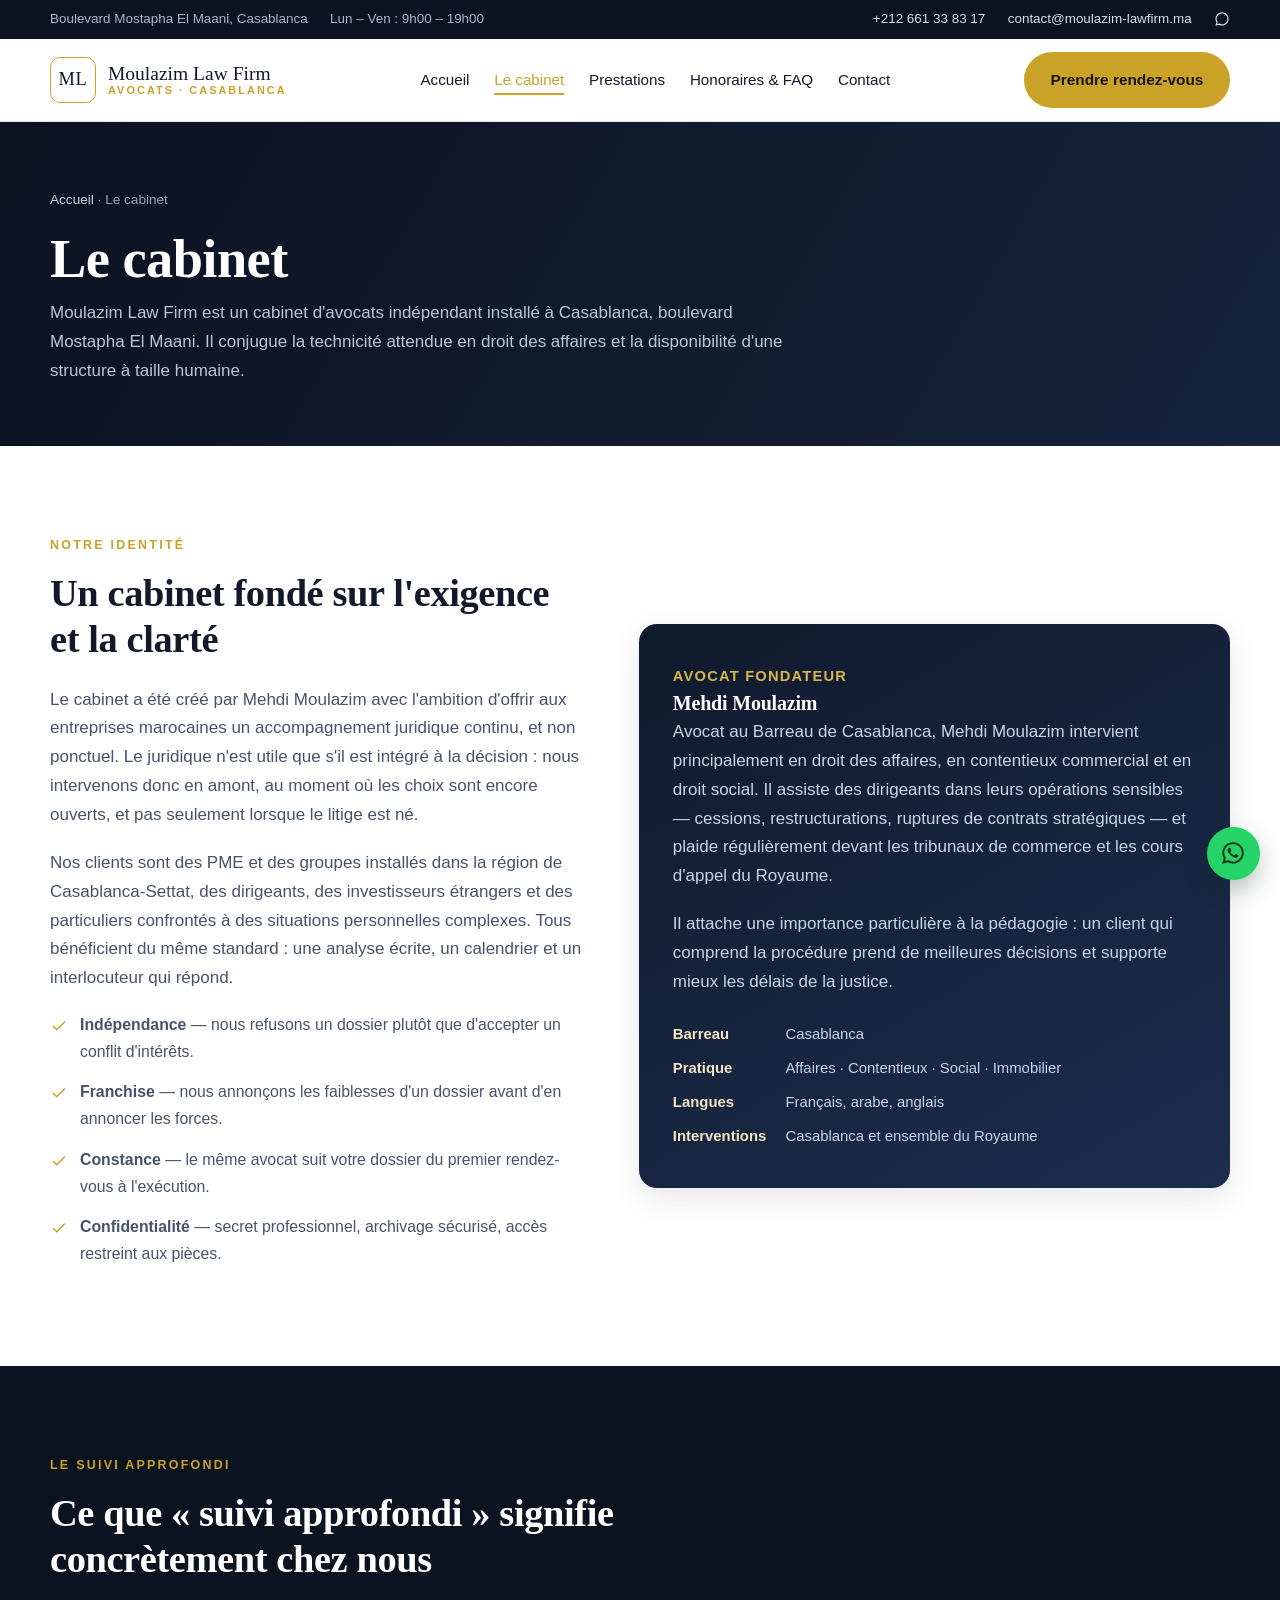
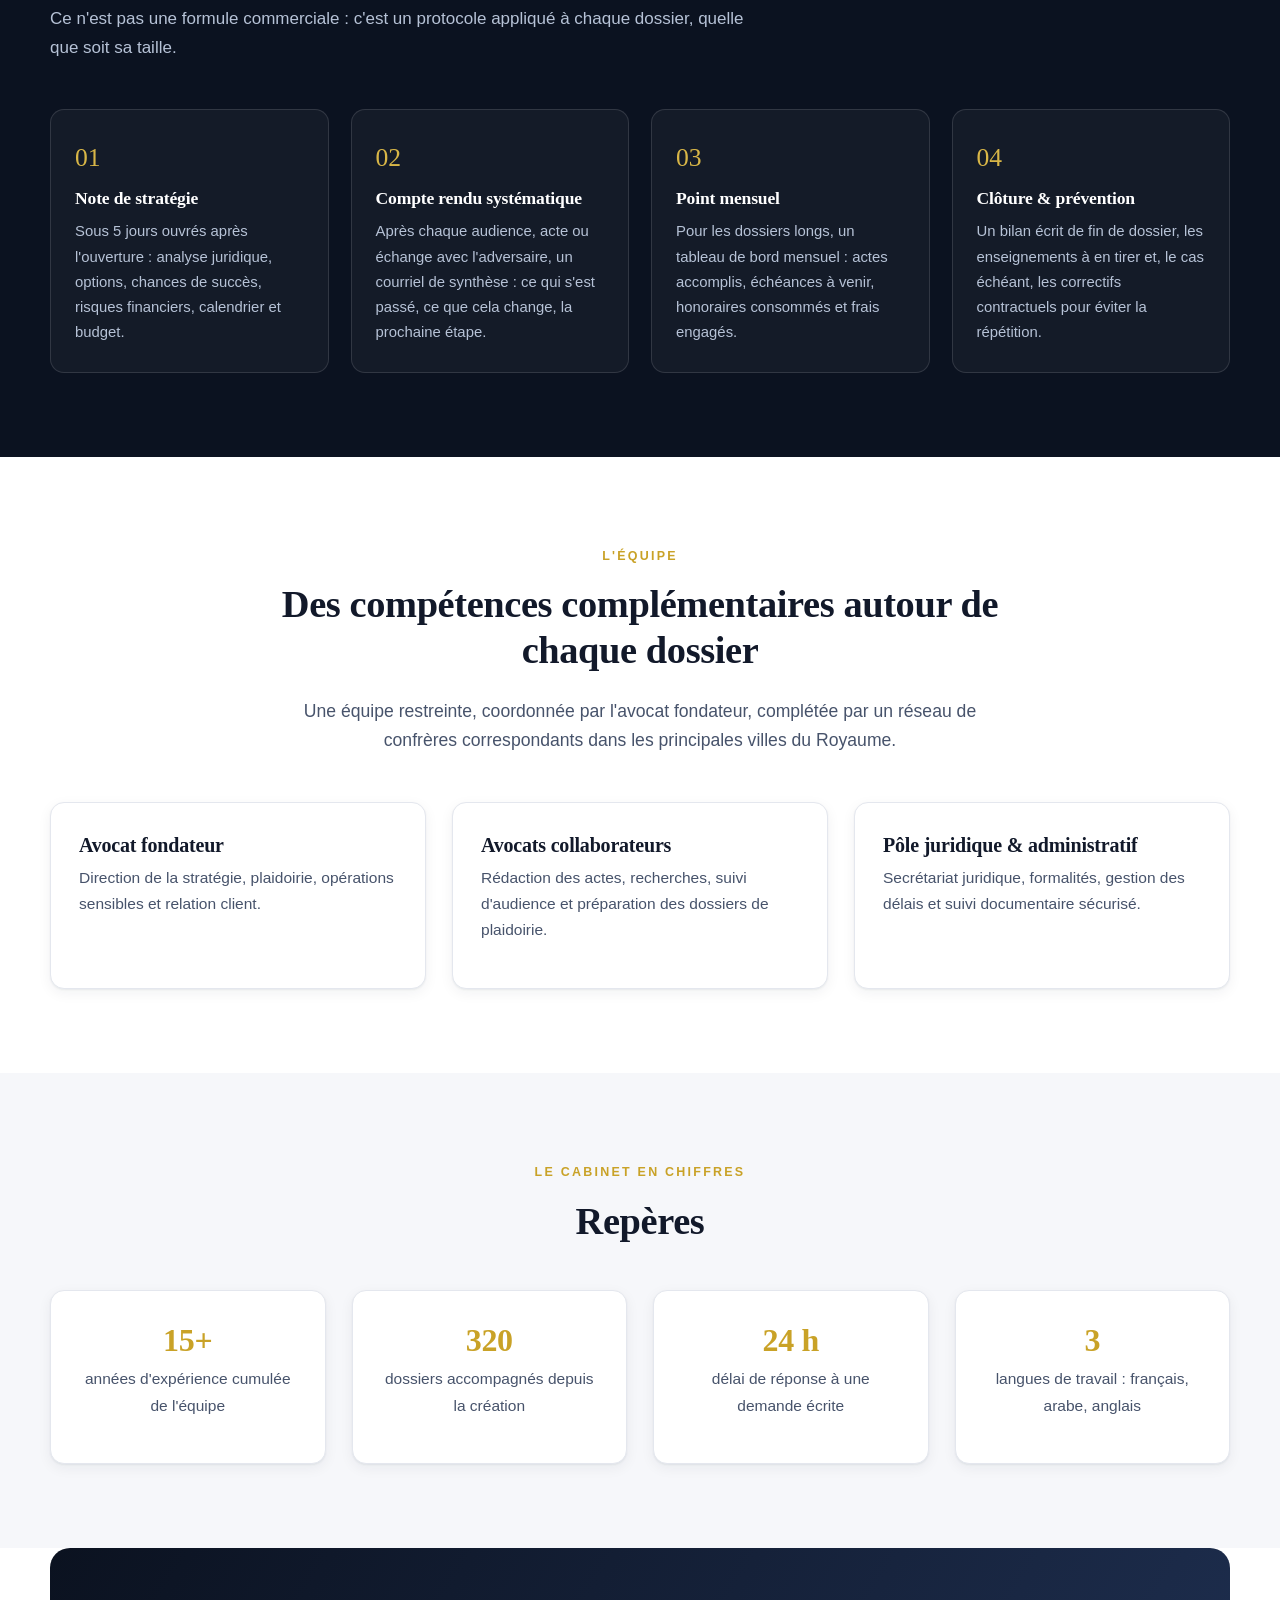
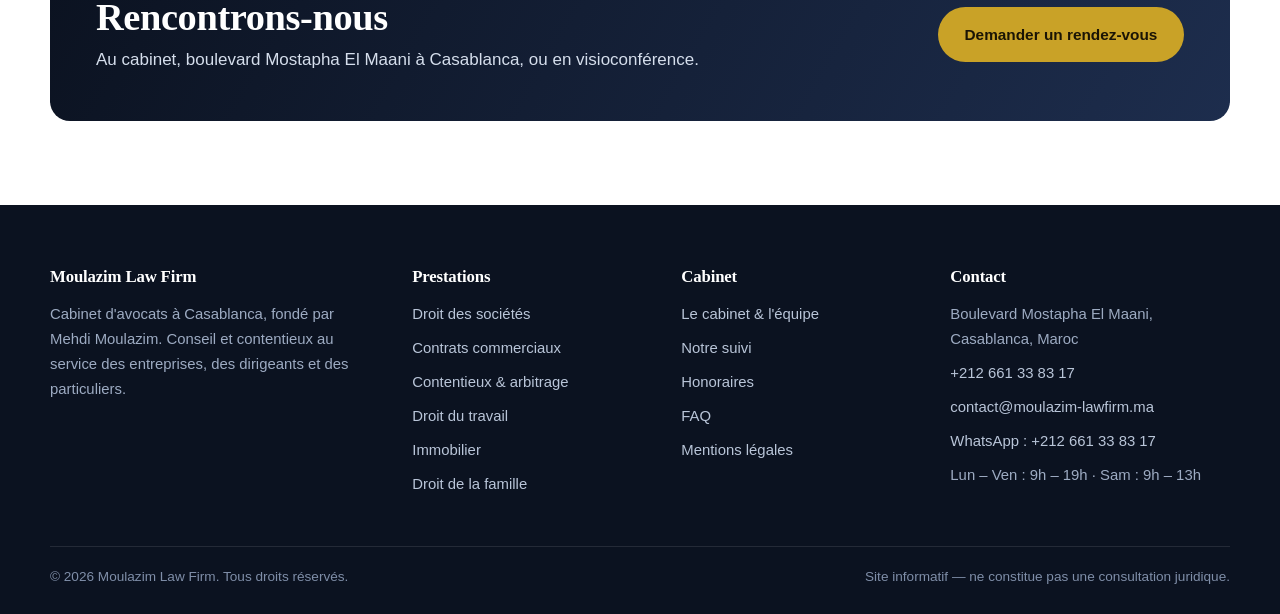
==== cabinet.html @ 59a37dbc "Retirer le titre « Me » devant Mehdi Moulazim Co-Authored-By: Devin AI <158243242+devin-ai-integrati" ====
<!DOCTYPE html>
<html lang="fr">
<head>
<meta charset="utf-8">
<meta name="viewport" content="width=device-width, initial-scale=1">
<title>Le cabinet &amp; Mehdi Moulazim — Moulazim Law Firm, Casablanca</title>
<meta name="description" content="Découvrez Moulazim Law Firm : le parcours de Mehdi Moulazim, les valeurs du cabinet, l'équipe et la méthode de suivi approfondi des dossiers, à Casablanca.">
<meta name="theme-color" content="#0b1220">
<link rel="icon" href="data:image/svg+xml,%3Csvg xmlns='http://www.w3.org/2000/svg' viewBox='0 0 64 64'%3E%3Crect width='64' height='64' rx='12' fill='%230b1220'/%3E%3Ctext x='32' y='43' font-family='Georgia,serif' font-size='30' fill='%23c9a227' text-anchor='middle'%3EM%3C/text%3E%3C/svg%3E">
<link rel="stylesheet" href="assets/css/style.css">
</head>
<body>

<div class="topbar">
  <div class="container">
    <div class="topbar-list">
      <span>Boulevard Mostapha El Maani, Casablanca</span>
      <span>Lun – Ven : 9h00 – 19h00</span>
    </div>
    <div class="topbar-list">
      <a href="tel:+212661338317">+212&nbsp;661&nbsp;33&nbsp;83&nbsp;17</a>
      <a href="mailto:contact@moulazim-lawfirm.ma">contact@moulazim-lawfirm.ma</a>
      <a class="topbar-wa" href="https://wa.me/212661338317" target="_blank" rel="noopener" aria-label="WhatsApp du cabinet"><svg width="16" height="16" viewBox="0 0 24 24" fill="currentColor" aria-hidden="true"><path d="M12.04 2C6.6 2 2.2 6.4 2.2 11.84c0 1.86.5 3.6 1.36 5.1L2 22l5.2-1.52a9.8 9.8 0 0 0 4.84 1.26h.01c5.43 0 9.83-4.4 9.83-9.84C21.88 6.4 17.48 2 12.04 2Zm0 17.9h-.01a8.1 8.1 0 0 1-4.13-1.13l-.3-.18-3.08.9.82-3-.2-.31a8.06 8.06 0 0 1-1.24-4.34c0-4.5 3.66-8.16 8.16-8.16 2.18 0 4.23.85 5.77 2.4a8.1 8.1 0 0 1 2.39 5.77c0 4.5-3.67 8.16-8.18 8.16Z"/></svg></a>
    </div>
  </div>
</div>

<header class="site-header">
  <div class="container">
    <nav class="nav" aria-label="Navigation principale">
      <a class="brand" href="index.html">
        <span class="brand__mark">ML</span>
        <span class="brand__name">Moulazim Law Firm
          <span class="brand__tag">Avocats · Casablanca</span>
        </span>
      </a>
      <ul class="nav-links">
        <li><a href="index.html">Accueil</a></li>
        <li><a href="cabinet.html">Le cabinet</a></li>
        <li><a href="prestations.html">Prestations</a></li>
        <li><a href="honoraires.html">Honoraires &amp; FAQ</a></li>
        <li><a href="contact.html">Contact</a></li>
      </ul>
      <div class="nav-cta">
        <a class="btn btn--gold" href="contact.html">Prendre rendez-vous</a>
        <button class="nav-toggle" type="button" aria-label="Ouvrir le menu" aria-expanded="false"><span></span></button>
      </div>
    </nav>
  </div>
</header>

<main>
  <section class="page-hero">
    <div class="container">
      <div class="crumbs"><a href="index.html">Accueil</a> · Le cabinet</div>
      <h1>Le cabinet</h1>
      <p>Moulazim Law Firm est un cabinet d'avocats indépendant installé à Casablanca, boulevard Mostapha El Maani. Il conjugue la technicité attendue en droit des affaires et la disponibilité d'une structure à taille humaine.</p>
    </div>
  </section>

  <section class="section">
    <div class="container split">
      <div class="reveal">
        <span class="eyebrow">Notre identité</span>
        <h2>Un cabinet fondé sur l'exigence et la clarté</h2>
        <p>Le cabinet a été créé par Mehdi Moulazim avec l'ambition d'offrir aux entreprises marocaines un accompagnement juridique continu, et non ponctuel. Le juridique n'est utile que s'il est intégré à la décision : nous intervenons donc en amont, au moment où les choix sont encore ouverts, et pas seulement lorsque le litige est né.</p>
        <p>Nos clients sont des PME et des groupes installés dans la région de Casablanca-Settat, des dirigeants, des investisseurs étrangers et des particuliers confrontés à des situations personnelles complexes. Tous bénéficient du même standard : une analyse écrite, un calendrier et un interlocuteur qui répond.</p>
        <ul class="checklist">
          <li><svg width="18" height="18" viewBox="0 0 24 24" fill="none" stroke="#c9a227" stroke-width="2" aria-hidden="true"><path d="M20 6 9 17l-5-5"/></svg><span><strong>Indépendance</strong> — nous refusons un dossier plutôt que d'accepter un conflit d'intérêts.</span></li>
          <li><svg width="18" height="18" viewBox="0 0 24 24" fill="none" stroke="#c9a227" stroke-width="2" aria-hidden="true"><path d="M20 6 9 17l-5-5"/></svg><span><strong>Franchise</strong> — nous annonçons les faiblesses d'un dossier avant d'en annoncer les forces.</span></li>
          <li><svg width="18" height="18" viewBox="0 0 24 24" fill="none" stroke="#c9a227" stroke-width="2" aria-hidden="true"><path d="M20 6 9 17l-5-5"/></svg><span><strong>Constance</strong> — le même avocat suit votre dossier du premier rendez-vous à l'exécution.</span></li>
          <li><svg width="18" height="18" viewBox="0 0 24 24" fill="none" stroke="#c9a227" stroke-width="2" aria-hidden="true"><path d="M20 6 9 17l-5-5"/></svg><span><strong>Confidentialité</strong> — secret professionnel, archivage sécurisé, accès restreint aux pièces.</span></li>
        </ul>
      </div>
      <div class="portrait reveal">
        <span class="role">Avocat fondateur</span>
        <h3>Mehdi Moulazim</h3>
        <p>Avocat au Barreau de Casablanca, Mehdi Moulazim intervient principalement en droit des affaires, en contentieux commercial et en droit social. Il assiste des dirigeants dans leurs opérations sensibles — cessions, restructurations, ruptures de contrats stratégiques — et plaide régulièrement devant les tribunaux de commerce et les cours d'appel du Royaume.</p>
        <p>Il attache une importance particulière à la pédagogie : un client qui comprend la procédure prend de meilleures décisions et supporte mieux les délais de la justice.</p>
        <dl>
          <dt>Barreau</dt><dd>Casablanca</dd>
          <dt>Pratique</dt><dd>Affaires · Contentieux · Social · Immobilier</dd>
          <dt>Langues</dt><dd>Français, arabe, anglais</dd>
          <dt>Interventions</dt><dd>Casablanca et ensemble du Royaume</dd>
        </dl>
      </div>
    </div>
  </section>

  <section class="section section--dark" id="suivi">
    <div class="container">
      <div class="section-head reveal">
        <span class="eyebrow">Le suivi approfondi</span>
        <h2>Ce que « suivi approfondi » signifie concrètement chez nous</h2>
        <p>Ce n'est pas une formule commerciale : c'est un protocole appliqué à chaque dossier, quelle que soit sa taille.</p>
      </div>
      <div class="steps">
        <div class="step reveal">
          <h3>Note de stratégie</h3>
          <p>Sous 5 jours ouvrés après l'ouverture : analyse juridique, options, chances de succès, risques financiers, calendrier et budget.</p>
        </div>
        <div class="step reveal">
          <h3>Compte rendu systématique</h3>
          <p>Après chaque audience, acte ou échange avec l'adversaire, un courriel de synthèse : ce qui s'est passé, ce que cela change, la prochaine étape.</p>
        </div>
        <div class="step reveal">
          <h3>Point mensuel</h3>
          <p>Pour les dossiers longs, un tableau de bord mensuel : actes accomplis, échéances à venir, honoraires consommés et frais engagés.</p>
        </div>
        <div class="step reveal">
          <h3>Clôture &amp; prévention</h3>
          <p>Un bilan écrit de fin de dossier, les enseignements à en tirer et, le cas échéant, les correctifs contractuels pour éviter la répétition.</p>
        </div>
      </div>
    </div>
  </section>

  <section class="section">
    <div class="container">
      <div class="section-head center reveal">
        <span class="eyebrow">L'équipe</span>
        <h2>Des compétences complémentaires autour de chaque dossier</h2>
        <p class="lead">Une équipe restreinte, coordonnée par l'avocat fondateur, complétée par un réseau de confrères correspondants dans les principales villes du Royaume.</p>
      </div>
      <div class="grid grid--3">
        <div class="card reveal">
          <h3>Avocat fondateur</h3>
          <p>Direction de la stratégie, plaidoirie, opérations sensibles et relation client.</p>
        </div>
        <div class="card reveal">
          <h3>Avocats collaborateurs</h3>
          <p>Rédaction des actes, recherches, suivi d'audience et préparation des dossiers de plaidoirie.</p>
        </div>
        <div class="card reveal">
          <h3>Pôle juridique &amp; administratif</h3>
          <p>Secrétariat juridique, formalités, gestion des délais et suivi documentaire sécurisé.</p>
        </div>
      </div>
    </div>
  </section>

  <section class="section section--soft">
    <div class="container">
      <div class="section-head center reveal">
        <span class="eyebrow">Le cabinet en chiffres</span>
        <h2>Repères</h2>
      </div>
      <div class="grid grid--4">
        <div class="card card--stat reveal"><h3 class="stat">15+</h3><p>années d'expérience cumulée de l'équipe</p></div>
        <div class="card card--stat reveal"><h3 class="stat">320</h3><p>dossiers accompagnés depuis la création</p></div>
        <div class="card card--stat reveal"><h3 class="stat">24 h</h3><p>délai de réponse à une demande écrite</p></div>
        <div class="card card--stat reveal"><h3 class="stat">3</h3><p>langues de travail : français, arabe, anglais</p></div>
      </div>
    </div>
  </section>

  <section class="section pt-0">
    <div class="container">
      <div class="cta-band reveal">
        <div>
          <h2>Rencontrons-nous</h2>
          <p>Au cabinet, boulevard Mostapha El Maani à Casablanca, ou en visioconférence.</p>
        </div>
        <a class="btn btn--gold" href="contact.html">Demander un rendez-vous</a>
      </div>
    </div>
  </section>
</main>

<footer class="site-footer">
  <div class="container">
    <div class="footer-grid">
      <div>
        <h4>Moulazim Law Firm</h4>
        <p>Cabinet d'avocats à Casablanca, fondé par Mehdi Moulazim. Conseil et contentieux au service des entreprises, des dirigeants et des particuliers.</p>
      </div>
      <div>
        <h4>Prestations</h4>
        <ul>
          <li><a href="prestations.html#corporate">Droit des sociétés</a></li>
          <li><a href="prestations.html#contrats">Contrats commerciaux</a></li>
          <li><a href="prestations.html#contentieux">Contentieux &amp; arbitrage</a></li>
          <li><a href="prestations.html#social">Droit du travail</a></li>
          <li><a href="prestations.html#immobilier">Immobilier</a></li>
          <li><a href="prestations.html#famille">Droit de la famille</a></li>
        </ul>
      </div>
      <div>
        <h4>Cabinet</h4>
        <ul>
          <li><a href="cabinet.html">Le cabinet &amp; l'équipe</a></li>
          <li><a href="cabinet.html#suivi">Notre suivi</a></li>
          <li><a href="honoraires.html">Honoraires</a></li>
          <li><a href="honoraires.html#faq">FAQ</a></li>
          <li><a href="mentions-legales.html">Mentions légales</a></li>
        </ul>
      </div>
      <div>
        <h4>Contact</h4>
        <ul>
          <li>Boulevard Mostapha El Maani, Casablanca, Maroc</li>
          <li><a href="tel:+212661338317">+212&nbsp;661&nbsp;33&nbsp;83&nbsp;17</a></li>
          <li><a href="mailto:contact@moulazim-lawfirm.ma">contact@moulazim-lawfirm.ma</a></li>
          <li><a href="https://wa.me/212661338317" target="_blank" rel="noopener">WhatsApp : +212&nbsp;661&nbsp;33&nbsp;83&nbsp;17</a></li>
          <li>Lun – Ven : 9h – 19h · Sam : 9h – 13h</li>
        </ul>
      </div>
    </div>
    <div class="footer-bottom">
      <span>© <span data-year>2025</span> Moulazim Law Firm. Tous droits réservés.</span>
      <span>Site informatif — ne constitue pas une consultation juridique.</span>
    </div>
  </div>
</footer>

<a class="wa-float" href="https://wa.me/212661338317" target="_blank" rel="noopener" aria-label="Contacter le cabinet sur WhatsApp">
  <svg width="20" height="20" viewBox="0 0 24 24" fill="currentColor" aria-hidden="true"><path d="M12.04 2C6.6 2 2.2 6.4 2.2 11.84c0 1.86.5 3.6 1.36 5.1L2 22l5.2-1.52a9.8 9.8 0 0 0 4.84 1.26h.01c5.43 0 9.83-4.4 9.83-9.84C21.88 6.4 17.48 2 12.04 2Zm0 17.9h-.01a8.1 8.1 0 0 1-4.13-1.13l-.3-.18-3.08.9.82-3-.2-.31a8.06 8.06 0 0 1-1.24-4.34c0-4.5 3.66-8.16 8.16-8.16 2.18 0 4.23.85 5.77 2.4a8.1 8.1 0 0 1 2.39 5.77c0 4.5-3.67 8.16-8.18 8.16Zm4.48-6.1c-.24-.13-1.45-.72-1.68-.8-.22-.08-.39-.12-.55.12-.16.25-.63.8-.77.97-.14.16-.28.18-.52.06-.25-.12-1.04-.38-1.97-1.22-.73-.65-1.22-1.45-1.36-1.7-.14-.24-.02-.37.1-.5.11-.1.25-.28.37-.42.12-.14.16-.24.24-.4.08-.17.04-.31-.02-.43-.06-.12-.55-1.33-.76-1.82-.2-.48-.4-.41-.55-.42h-.47c-.16 0-.43.06-.65.3-.22.25-.85.84-.85 2.04s.87 2.37 1 2.53c.12.16 1.71 2.6 4.15 3.65.58.25 1.03.4 1.38.51.58.19 1.11.16 1.53.1.47-.07 1.45-.59 1.65-1.17.2-.57.2-1.06.14-1.16-.06-.1-.22-.16-.46-.28Z"/></svg>
</a>

<script src="assets/js/main.js"></script>
</body>
</html>
---- assets/css/style.css ----
/* Moulazim Law Firm — feuille de style principale */

:root {
  --navy-900: #0b1220;
  --navy-800: #101a2e;
  --navy-700: #16233d;
  --navy-600: #1d2d4d;
  --gold-500: #c9a227;
  --gold-400: #d8b647;
  --gold-100: #f3e7c4;
  --ink: #12192a;
  --body: #47536b;
  --line: #e4e7ee;
  --bg: #ffffff;
  --bg-soft: #f6f7fa;
  --radius: 14px;
  --shadow-sm: 0 1px 2px rgba(16, 26, 46, .06), 0 4px 14px rgba(16, 26, 46, .06);
  --shadow-md: 0 10px 30px rgba(16, 26, 46, .10);
  --max: 1180px;
  --serif: "Iowan Old Style", "Palatino Linotype", Palatino, Georgia, "Times New Roman", serif;
  --sans: -apple-system, BlinkMacSystemFont, "Segoe UI", Roboto, "Helvetica Neue", Arial, sans-serif;
}

* { box-sizing: border-box; }

html { scroll-behavior: smooth; }

body {
  margin: 0;
  font-family: var(--sans);
  color: var(--body);
  background: var(--bg);
  font-size: 17px;
  line-height: 1.7;
  -webkit-font-smoothing: antialiased;
}

h1, h2, h3, h4 {
  font-family: var(--serif);
  color: var(--ink);
  line-height: 1.2;
  margin: 0 0 .6em;
  font-weight: 600;
  letter-spacing: -.01em;
}

h1 { font-size: clamp(2.1rem, 4.6vw, 3.4rem); }
h2 { font-size: clamp(1.7rem, 3.2vw, 2.4rem); }
h3 { font-size: 1.25rem; }

p { margin: 0 0 1.1em; }

a { color: var(--navy-700); text-decoration: none; }
a:hover { color: var(--gold-500); }

img { max-width: 100%; display: block; }

.container { width: min(100% - 2.5rem, var(--max)); margin-inline: auto; }

.section { padding: 84px 0; }
.section--soft { background: var(--bg-soft); }
.section--dark { background: var(--navy-900); color: #c6cfe0; }
.section--dark h2, .section--dark h3 { color: #fff; }

.eyebrow {
  display: inline-block;
  font-size: .78rem;
  letter-spacing: .18em;
  text-transform: uppercase;
  color: var(--gold-500);
  font-weight: 700;
  margin-bottom: .9rem;
}

.section-head { max-width: 720px; margin-bottom: 46px; }
.section-head.center { margin-inline: auto; text-align: center; }
.lead { font-size: 1.1rem; color: var(--body); }

/* ---------- Boutons ---------- */
.btn {
  display: inline-flex;
  align-items: center;
  gap: .55rem;
  padding: .85rem 1.6rem;
  border-radius: 999px;
  font-weight: 600;
  font-size: .96rem;
  border: 1px solid transparent;
  cursor: pointer;
  transition: transform .15s ease, background .2s ease, color .2s ease, border-color .2s ease;
}
.btn:hover { transform: translateY(-2px); }
.btn--gold { background: var(--gold-500); color: #1a1405; }
.btn--gold:hover { background: var(--gold-400); color: #1a1405; }
.btn--navy { background: var(--navy-800); color: #fff; }
.btn--navy:hover { background: var(--navy-600); color: #fff; }
.btn--ghost { border-color: rgba(255,255,255,.35); color: #fff; }
.btn--ghost:hover { border-color: var(--gold-400); color: var(--gold-400); }
.btn--outline { border-color: var(--line); color: var(--ink); background: #fff; }
.btn--outline:hover { border-color: var(--gold-500); color: var(--gold-500); }

/* ---------- En-tête ---------- */
.topbar {
  background: var(--navy-900);
  color: #a9b6cc;
  font-size: .84rem;
}
.topbar .container {
  display: flex;
  justify-content: space-between;
  gap: 1rem;
  padding: .5rem 0;
  flex-wrap: wrap;
}
.topbar a { color: #d7dfec; }
.topbar a:hover { color: var(--gold-400); }
.topbar-list { display: flex; gap: 1.4rem; flex-wrap: wrap; }

.site-header {
  position: sticky;
  top: 0;
  z-index: 50;
  background: rgba(255, 255, 255, .94);
  backdrop-filter: blur(10px);
  border-bottom: 1px solid var(--line);
}
.site-header.is-scrolled { box-shadow: var(--shadow-sm); }
.nav {
  display: flex;
  align-items: center;
  justify-content: space-between;
  gap: 1.5rem;
  padding: .85rem 0;
}
.brand { display: flex; align-items: center; gap: .75rem; }
.brand__mark {
  width: 46px; height: 46px;
  display: grid; place-items: center;
  border: 1.5px solid var(--gold-500);
  border-radius: 10px;
  font-family: var(--serif);
  font-size: 1.15rem;
  color: var(--navy-800);
  letter-spacing: .04em;
}
.brand__name {
  font-family: var(--serif);
  font-size: 1.22rem;
  color: var(--ink);
  line-height: 1.1;
}
.brand__tag {
  display: block;
  font-family: var(--sans);
  font-size: .68rem;
  letter-spacing: .19em;
  text-transform: uppercase;
  color: var(--gold-500);
  font-weight: 700;
}

.nav-links { display: flex; align-items: center; gap: 1.55rem; list-style: none; margin: 0; padding: 0; }
.nav-links a {
  font-size: .95rem;
  font-weight: 500;
  color: var(--ink);
  padding: .35rem 0;
  border-bottom: 2px solid transparent;
}
.nav-links a:hover, .nav-links a.is-active { color: var(--gold-500); border-color: var(--gold-500); }

.nav-cta { display: flex; align-items: center; gap: .8rem; }

.nav-toggle {
  display: none;
  width: 46px; height: 42px;
  border: 1px solid var(--line);
  border-radius: 10px;
  background: #fff;
  cursor: pointer;
  padding: 0;
}
.nav-toggle span, .nav-toggle span::before, .nav-toggle span::after {
  display: block;
  width: 20px; height: 2px;
  background: var(--ink);
  margin-inline: auto;
  position: relative;
  transition: transform .2s ease, opacity .2s ease;
}
.nav-toggle span::before, .nav-toggle span::after { content: ""; position: absolute; }
.nav-toggle span::before { top: -6px; }
.nav-toggle span::after { top: 6px; }
.nav-toggle[aria-expanded="true"] span { background: transparent; }
.nav-toggle[aria-expanded="true"] span::before { transform: translateY(6px) rotate(45deg); }
.nav-toggle[aria-expanded="true"] span::after { transform: translateY(-6px) rotate(-45deg); }

/* ---------- Hero ---------- */
.hero {
  position: relative;
  background:
    linear-gradient(115deg, rgba(11,18,32,.94) 0%, rgba(16,26,46,.86) 55%, rgba(29,45,77,.78) 100%),
    radial-gradient(1200px 600px at 80% -10%, rgba(201,162,39,.28), transparent 60%),
    var(--navy-900);
  color: #cfd8e8;
  overflow: hidden;
}
.hero::after {
  content: "";
  position: absolute;
  inset: 0;
  background-image:
    linear-gradient(rgba(255,255,255,.035) 1px, transparent 1px),
    linear-gradient(90deg, rgba(255,255,255,.035) 1px, transparent 1px);
  background-size: 64px 64px;
  pointer-events: none;
}
.hero .container { position: relative; z-index: 1; }
.hero-grid {
  display: grid;
  grid-template-columns: 1.15fr .85fr;
  gap: 56px;
  align-items: center;
  padding: 96px 0 88px;
}
.hero h1 { color: #fff; }
.hero h1 em { color: var(--gold-400); font-style: normal; }
.hero p.lead { color: #c2cddf; font-size: 1.13rem; max-width: 40rem; }
.hero-actions { display: flex; gap: .9rem; flex-wrap: wrap; margin: 1.8rem 0 2.2rem; }
.hero-facts { display: flex; gap: 2.4rem; flex-wrap: wrap; border-top: 1px solid rgba(255,255,255,.14); padding-top: 1.6rem; }
.fact strong { display: block; font-family: var(--serif); font-size: 1.9rem; color: var(--gold-400); }
.fact span { font-size: .87rem; color: #a9b6cc; }

.hero-card {
  background: rgba(255,255,255,.06);
  border: 1px solid rgba(255,255,255,.14);
  border-radius: 18px;
  padding: 30px;
  backdrop-filter: blur(6px);
}
.hero-card h3 { color: #fff; margin-bottom: .3rem; }
.hero-card p { color: #b6c2d6; font-size: .95rem; }
.hero-card ul { list-style: none; margin: 1.2rem 0 1.4rem; padding: 0; }
.hero-card li {
  display: flex; gap: .7rem; align-items: flex-start;
  padding: .55rem 0;
  border-bottom: 1px dashed rgba(255,255,255,.13);
  font-size: .95rem;
  color: #d3dcea;
}
.hero-card li:last-child { border-bottom: 0; }
.hero-card li svg { flex: none; margin-top: .25rem; }

/* ---------- Bandeau de confiance ---------- */
.trust {
  background: var(--navy-800);
  color: #9fb0c9;
  padding: 18px 0;
  border-top: 1px solid rgba(255,255,255,.08);
}
.trust .container { display: flex; flex-wrap: wrap; gap: 1.2rem 2.6rem; justify-content: center; font-size: .88rem; letter-spacing: .04em; }
.trust span { display: inline-flex; align-items: center; gap: .5rem; }

/* ---------- Grilles / cartes ---------- */
.grid { display: grid; gap: 26px; }
.grid--2 { grid-template-columns: repeat(2, 1fr); }
.grid--3 { grid-template-columns: repeat(3, 1fr); }
.grid--4 { grid-template-columns: repeat(4, 1fr); }

.card {
  background: #fff;
  border: 1px solid var(--line);
  border-radius: var(--radius);
  padding: 30px 28px;
  box-shadow: var(--shadow-sm);
  transition: transform .18s ease, box-shadow .18s ease, border-color .18s ease;
  height: 100%;
}
.card:hover { transform: translateY(-4px); box-shadow: var(--shadow-md); border-color: #d6dbe6; }
.card h3 { margin-bottom: .45rem; }
.card p { font-size: .97rem; margin-bottom: .9rem; }
.card ul { margin: 0 0 1rem; padding-left: 1.1rem; font-size: .93rem; }
.card ul li { margin-bottom: .3rem; }
.card__icon {
  width: 50px; height: 50px;
  border-radius: 12px;
  display: grid; place-items: center;
  background: linear-gradient(140deg, var(--gold-100), #fff);
  border: 1px solid #ecdfb8;
  margin-bottom: 1.1rem;
}
.card__link { font-weight: 600; font-size: .92rem; color: var(--gold-500); display: inline-flex; gap: .4rem; align-items: center; }
.card__link:hover { gap: .65rem; }

/* ---------- Étapes / méthode ---------- */
.steps { counter-reset: step; display: grid; gap: 22px; grid-template-columns: repeat(4, 1fr); }
.step {
  background: rgba(255,255,255,.04);
  border: 1px solid rgba(255,255,255,.12);
  border-radius: var(--radius);
  padding: 26px 24px;
}
.step::before {
  counter-increment: step;
  content: "0" counter(step);
  font-family: var(--serif);
  font-size: 1.6rem;
  color: var(--gold-400);
  display: block;
  margin-bottom: .5rem;
}
.step h3 { font-size: 1.1rem; }
.step p { font-size: .93rem; margin: 0; color: #b3c0d4; }

/* ---------- Split ---------- */
.split { display: grid; grid-template-columns: .95fr 1.05fr; gap: 54px; align-items: center; }
.portrait {
  border-radius: 18px;
  background: linear-gradient(150deg, var(--navy-800), var(--navy-600));
  color: #fff;
  padding: 38px 34px;
  box-shadow: var(--shadow-md);
}
.portrait h3 { color: #fff; margin-bottom: .2rem; }
.portrait .role { color: var(--gold-400); font-size: .92rem; letter-spacing: .08em; text-transform: uppercase; font-weight: 600; }
.portrait dl { display: grid; grid-template-columns: auto 1fr; gap: .55rem 1.2rem; margin: 1.6rem 0 0; font-size: .93rem; color: #c9d4e5; }
.portrait dt { color: var(--gold-100); font-weight: 600; }
.portrait dd { margin: 0; }

.checklist { list-style: none; margin: 0; padding: 0; }
.checklist li { display: flex; gap: .75rem; align-items: flex-start; margin-bottom: .85rem; font-size: .99rem; }
.checklist svg { flex: none; margin-top: .3rem; }

/* ---------- Tableau ---------- */
.table-wrap { overflow-x: auto; border: 1px solid var(--line); border-radius: var(--radius); background: #fff; }
table { width: 100%; border-collapse: collapse; min-width: 620px; }
th, td { padding: 16px 20px; text-align: left; border-bottom: 1px solid var(--line); font-size: .95rem; }
th { background: var(--bg-soft); font-family: var(--serif); color: var(--ink); font-size: 1rem; }
tbody tr:last-child td { border-bottom: 0; }

/* ---------- Accordéon FAQ ---------- */
.accordion { border: 1px solid var(--line); border-radius: var(--radius); overflow: hidden; background: #fff; }
.acc-item + .acc-item { border-top: 1px solid var(--line); }
.acc-btn {
  width: 100%;
  display: flex; justify-content: space-between; align-items: center; gap: 1rem;
  background: none; border: 0; cursor: pointer;
  padding: 20px 24px;
  font-family: var(--serif); font-size: 1.06rem; color: var(--ink);
  text-align: left;
}
.acc-btn:hover { color: var(--gold-500); }
.acc-btn .chev { transition: transform .2s ease; flex: none; }
.acc-btn[aria-expanded="true"] .chev { transform: rotate(180deg); }
.acc-panel { display: none; padding: 0 24px 22px; font-size: .96rem; }
.acc-panel.is-open { display: block; }

/* ---------- Témoignages ---------- */
.quote {
  background: #fff;
  border: 1px solid var(--line);
  border-left: 3px solid var(--gold-500);
  border-radius: 12px;
  padding: 26px 28px;
  box-shadow: var(--shadow-sm);
  height: 100%;
}
.quote p { font-family: var(--serif); font-size: 1.05rem; color: var(--ink); }
.quote footer { font-size: .87rem; color: var(--body); }

/* ---------- CTA ---------- */
.cta-band {
  background: linear-gradient(120deg, var(--navy-900), var(--navy-600));
  color: #d5deec;
  border-radius: 20px;
  padding: 46px 46px;
  display: flex; justify-content: space-between; align-items: center; gap: 2rem; flex-wrap: wrap;
}
.cta-band h2 { color: #fff; margin-bottom: .35rem; }
.cta-band p { margin: 0; }

/* ---------- Formulaire ---------- */
.form-card { background: #fff; border: 1px solid var(--line); border-radius: var(--radius); padding: 32px; box-shadow: var(--shadow-sm); }
.field { margin-bottom: 18px; }
.field label { display: block; font-size: .9rem; font-weight: 600; color: var(--ink); margin-bottom: .4rem; }
.field input, .field select, .field textarea {
  width: 100%;
  padding: .8rem .95rem;
  border: 1px solid var(--line);
  border-radius: 10px;
  font: inherit;
  font-size: .96rem;
  color: var(--ink);
  background: #fff;
}
.field input:focus, .field select:focus, .field textarea:focus {
  outline: none;
  border-color: var(--gold-500);
  box-shadow: 0 0 0 3px rgba(201,162,39,.15);
}
.field textarea { min-height: 140px; resize: vertical; }
.field .error { color: #b42318; font-size: .84rem; margin-top: .3rem; display: none; }
.field.has-error input, .field.has-error select, .field.has-error textarea { border-color: #b42318; }
.field.has-error .error { display: block; }
.field-row { display: grid; grid-template-columns: 1fr 1fr; gap: 18px; }
.consent { display: flex; gap: .6rem; align-items: flex-start; font-size: .88rem; }
.consent input { width: auto; margin-top: .25rem; }
.form-status { display: none; margin-top: 1rem; padding: .9rem 1.1rem; border-radius: 10px; font-size: .93rem; }
.form-status.is-visible { display: block; }
.form-status.ok { background: #ecfdf3; color: #05603a; border: 1px solid #abefc6; }

.info-list { list-style: none; margin: 0; padding: 0; }
.info-list li { display: flex; gap: .9rem; align-items: flex-start; padding: 14px 0; border-bottom: 1px solid var(--line); }
.info-list li:last-child { border-bottom: 0; }
.info-list strong { display: block; color: var(--ink); font-size: .95rem; }
.info-list span, .info-list a { font-size: .95rem; }

.map-frame { border: 0; width: 100%; height: 340px; border-radius: var(--radius); }

/* ---------- Fil d'Ariane / page hero ---------- */
.page-hero {
  background: linear-gradient(120deg, var(--navy-900) 0%, var(--navy-700) 100%);
  color: #c6cfe0;
  padding: 66px 0 60px;
}
.page-hero h1 { color: #fff; margin-bottom: .4rem; }
.page-hero p { max-width: 46rem; margin: 0; color: #b9c5d8; }
.crumbs { font-size: .85rem; color: #93a3bd; margin-bottom: 1rem; }
.crumbs a { color: #cbd6e6; }
.crumbs a:hover { color: var(--gold-400); }

/* ---------- Ancres de service ---------- */
.service-block { scroll-margin-top: 120px; }
.service-block + .service-block { margin-top: 46px; padding-top: 46px; border-top: 1px solid var(--line); }
.tag {
  display: inline-block;
  font-size: .78rem;
  padding: .25rem .7rem;
  border-radius: 999px;
  background: var(--gold-100);
  color: #6b530a;
  font-weight: 600;
  margin: 0 .4rem .4rem 0;
}

/* ---------- Pied de page ---------- */
.site-footer { background: var(--navy-900); color: #9dabc2; padding: 62px 0 26px; font-size: .93rem; }
.site-footer h4 { color: #fff; font-family: var(--serif); font-size: 1.05rem; margin-bottom: .9rem; }
.site-footer a { color: #b9c5d8; }
.site-footer a:hover { color: var(--gold-400); }
.footer-grid { display: grid; grid-template-columns: 1.4fr 1fr 1fr 1.2fr; gap: 36px; }
.footer-grid ul { list-style: none; margin: 0; padding: 0; }
.footer-grid li { margin-bottom: .55rem; }
.footer-bottom {
  margin-top: 40px; padding-top: 18px;
  border-top: 1px solid rgba(255,255,255,.1);
  display: flex; justify-content: space-between; gap: 1rem; flex-wrap: wrap;
  font-size: .85rem; color: #7f8ea8;
}

/* ---------- WhatsApp ---------- */
.btn--whatsapp { background: #25d366; color: #07331a; }
.btn--whatsapp:hover { background: #1fbe5a; color: #07331a; }

.wa-float {
  position: fixed;
  right: 20px;
  bottom: 20px;
  z-index: 60;
  display: inline-flex;
  align-items: center;
  gap: .55rem;
  padding: .85rem;
  border-radius: 999px;
  background: #25d366;
  color: #07331a;
  font-weight: 600;
  font-size: .93rem;
  box-shadow: 0 10px 24px rgba(7, 51, 26, .28);
  transition: transform .15s ease, background .2s ease;
}
.wa-float:hover { background: #1fbe5a; color: #07331a; transform: translateY(-2px); }

.wa-float svg { width: 26px; height: 26px; }

.topbar-wa { display: inline-flex; align-items: center; color: #25d366; }
.topbar-wa:hover { color: #1fbe5a; }

@media (max-width: 560px) {
  .wa-float { right: 14px; bottom: 14px; }
}

/* ---------- Utilitaires ---------- */
.text-center { text-align: center; }
.mt-sm { margin-top: .7rem; }
.mt-md { margin-top: 2rem; }
.mt-lg { margin-top: 34px; }
.pt-0 { padding-top: 0; }
.pt-xl { padding-top: 70px; }
.pb-xl { padding-bottom: 70px; }
.section--tight { padding-top: 34px; padding-bottom: 34px; }
.split--top { align-items: start; }
.prose { max-width: 820px; }
.small { font-size: .93rem; }
.btn-row { display: flex; gap: .8rem; flex-wrap: wrap; }
.form-title { font-size: 1.65rem; }
.section--dark p, .step p { color: #b6c2d6; }
.portrait p { color: #c9d4e5; }
.card--stat { text-align: center; }
.card--stat .stat { font-size: 2rem; color: var(--gold-500); }

/* ---------- Animations ---------- */
.reveal { opacity: 0; transform: translateY(18px); transition: opacity .6s ease, transform .6s ease; }
.reveal.is-visible { opacity: 1; transform: none; }

/* ---------- Responsive ---------- */
@media (max-width: 1024px) {
  .grid--4 { grid-template-columns: repeat(2, 1fr); }
  .steps { grid-template-columns: repeat(2, 1fr); }
  .hero-grid { grid-template-columns: 1fr; padding: 70px 0; }
  .footer-grid { grid-template-columns: 1fr 1fr; }
}

@media (max-width: 880px) {
  .nav-links {
    display: none;
    position: absolute;
    left: 0; right: 0; top: 100%;
    flex-direction: column;
    align-items: flex-start;
    gap: 0;
    background: #fff;
    border-bottom: 1px solid var(--line);
    padding: .5rem 1.25rem 1.25rem;
    box-shadow: var(--shadow-md);
  }
  .nav-links.is-open { display: flex; }
  .nav-links li { width: 100%; }
  .nav-links a { display: block; width: 100%; padding: .8rem 0; border-bottom: 1px solid var(--line); }
  .nav-toggle { display: block; }
  .site-header .container { position: relative; }
  .nav-cta .btn { display: none; }
  .grid--2, .grid--3 { grid-template-columns: 1fr; }
  .split { grid-template-columns: 1fr; gap: 34px; }
  .section { padding: 62px 0; }
  .cta-band { padding: 34px 26px; }
}

@media (max-width: 560px) {
  body { font-size: 16px; }
  .grid--4, .steps { grid-template-columns: 1fr; }
  .footer-grid { grid-template-columns: 1fr; }
  .field-row { grid-template-columns: 1fr; }
  .topbar .container { justify-content: center; text-align: center; }
}

@media (prefers-reduced-motion: reduce) {
  .wa-float:hover { transform: none; }
  html { scroll-behavior: auto; }
  .reveal { opacity: 1; transform: none; transition: none; }
  .btn:hover, .card:hover { transform: none; }
}
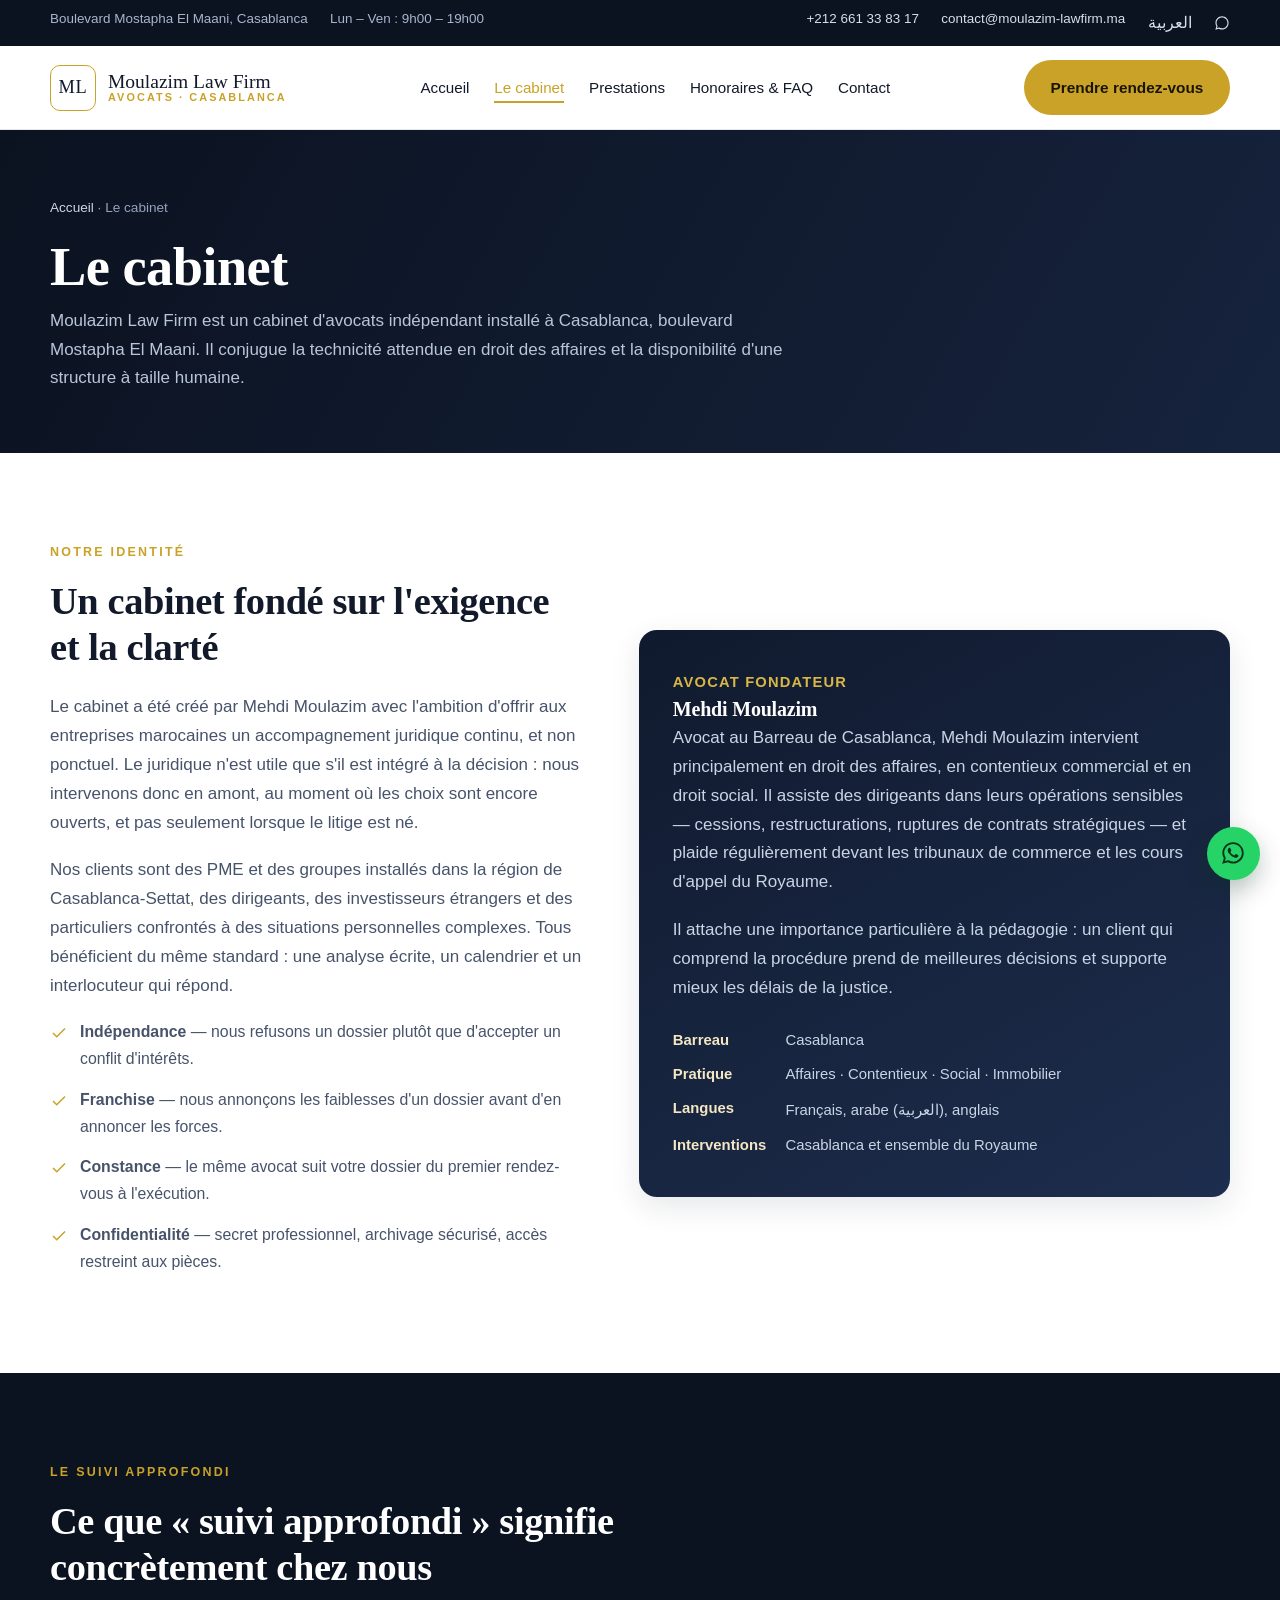
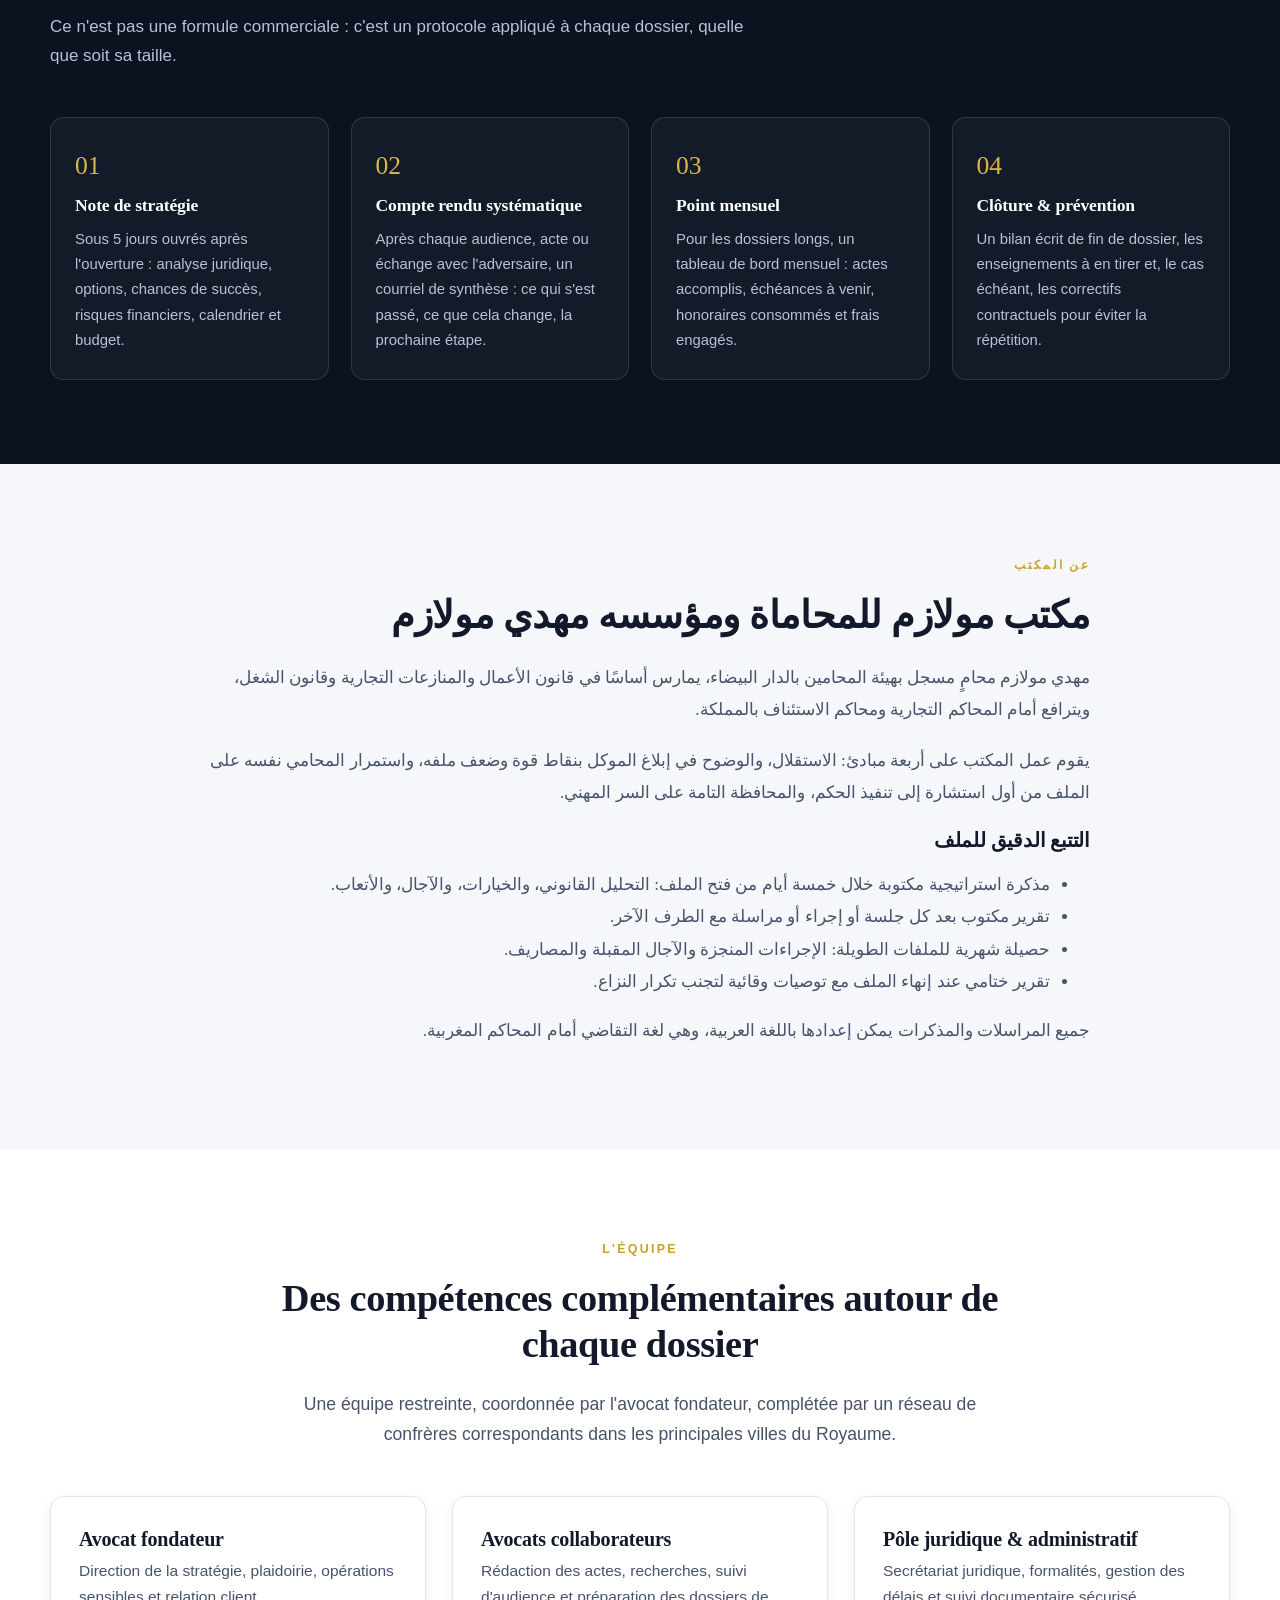
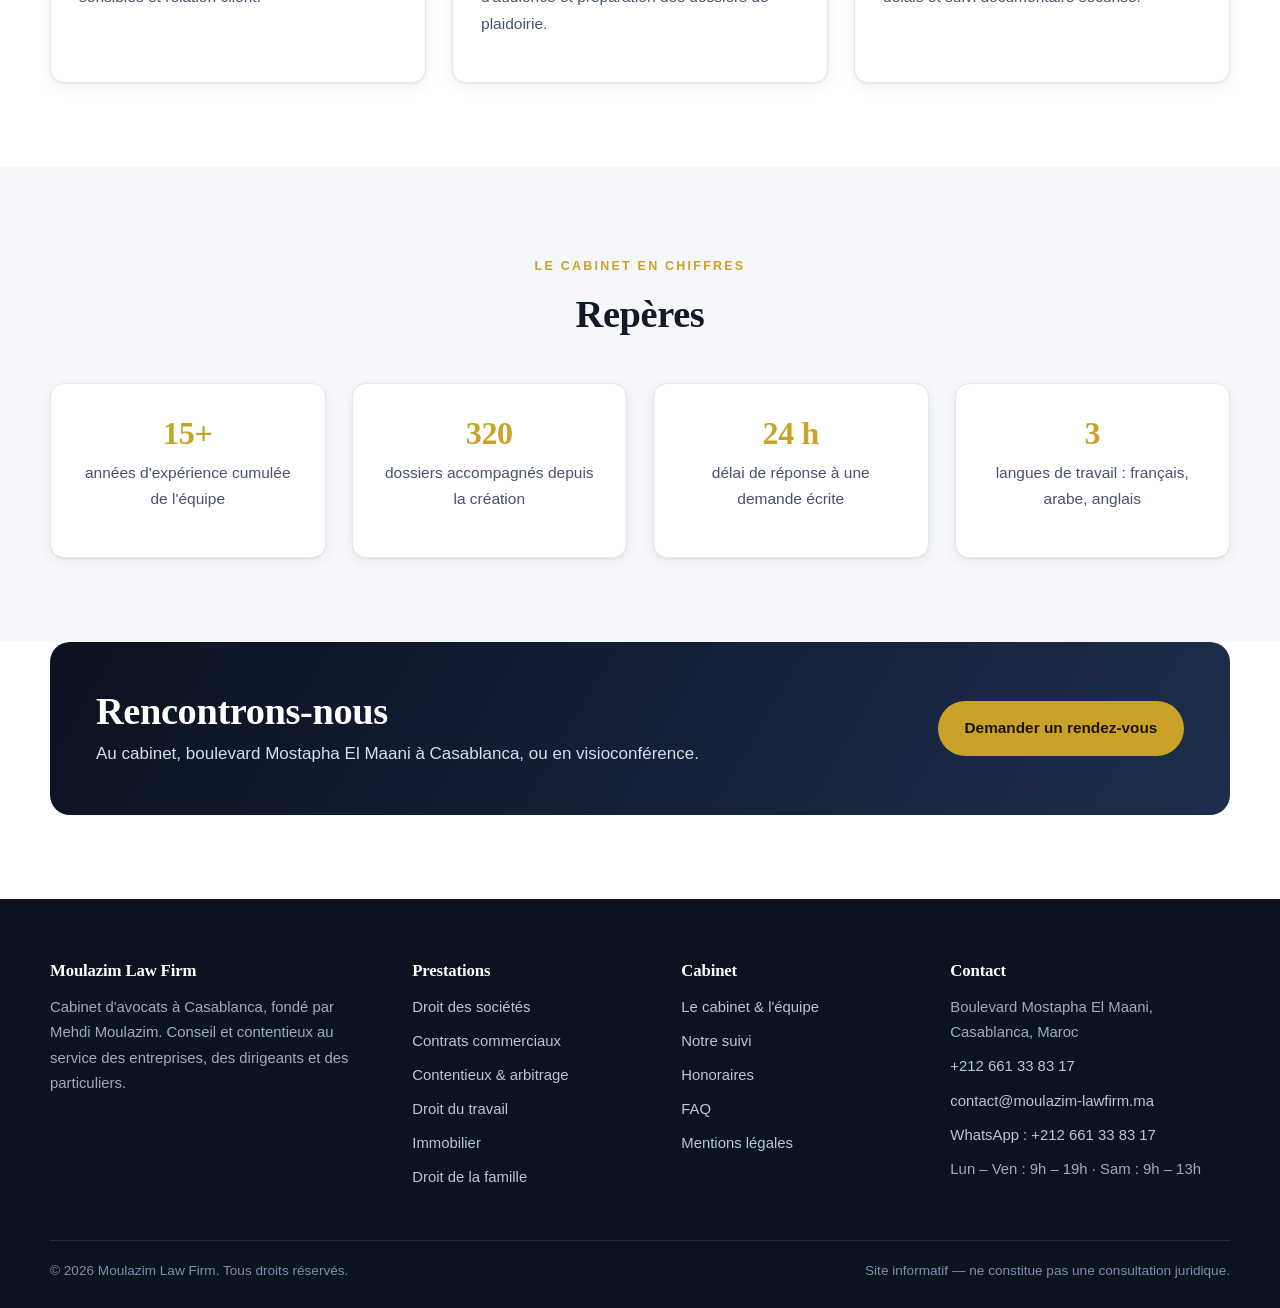
==== commit b38dd8d1: "Ajouter la dimension arabe : termes juridiques, blocs RTL et lexique FR/AR Co-Authored-By: Devin AI " ====
--- a/cabinet.html
+++ b/cabinet.html
@@ -20,6 +20,7 @@
     <div class="topbar-list">
       <a href="tel:+212661338317">+212&nbsp;661&nbsp;33&nbsp;83&nbsp;17</a>
       <a href="mailto:contact@moulazim-lawfirm.ma">contact@moulazim-lawfirm.ma</a>
+      <a class="lang-ar" lang="ar" dir="rtl" href="index.html#arabe">العربية</a>
       <a class="topbar-wa" href="https://wa.me/212661338317" target="_blank" rel="noopener" aria-label="WhatsApp du cabinet"><svg width="16" height="16" viewBox="0 0 24 24" fill="currentColor" aria-hidden="true"><path d="M12.04 2C6.6 2 2.2 6.4 2.2 11.84c0 1.86.5 3.6 1.36 5.1L2 22l5.2-1.52a9.8 9.8 0 0 0 4.84 1.26h.01c5.43 0 9.83-4.4 9.83-9.84C21.88 6.4 17.48 2 12.04 2Zm0 17.9h-.01a8.1 8.1 0 0 1-4.13-1.13l-.3-.18-3.08.9.82-3-.2-.31a8.06 8.06 0 0 1-1.24-4.34c0-4.5 3.66-8.16 8.16-8.16 2.18 0 4.23.85 5.77 2.4a8.1 8.1 0 0 1 2.39 5.77c0 4.5-3.67 8.16-8.18 8.16Z"/></svg></a>
     </div>
   </div>
@@ -80,7 +81,7 @@
         <dl>
           <dt>Barreau</dt><dd>Casablanca</dd>
           <dt>Pratique</dt><dd>Affaires · Contentieux · Social · Immobilier</dd>
-          <dt>Langues</dt><dd>Français, arabe, anglais</dd>
+          <dt>Langues</dt><dd>Français, arabe (<span lang="ar" dir="rtl">العربية</span>), anglais</dd>
           <dt>Interventions</dt><dd>Casablanca et ensemble du Royaume</dd>
         </dl>
       </div>
@@ -111,6 +112,25 @@
           <h3>Clôture &amp; prévention</h3>
           <p>Un bilan écrit de fin de dossier, les enseignements à en tirer et, le cas échéant, les correctifs contractuels pour éviter la répétition.</p>
         </div>
+      </div>
+    </div>
+  </section>
+
+  <section class="section section--soft" id="arabe-cabinet">
+    <div class="container">
+      <div class="ar-block prose-wide reveal" lang="ar" dir="rtl">
+        <span class="eyebrow">عن المكتب</span>
+        <h2>مكتب مولازم للمحاماة ومؤسسه مهدي مولازم</h2>
+        <p>مهدي مولازم محامٍ مسجل بهيئة المحامين بالدار البيضاء، يمارس أساسًا في قانون الأعمال والمنازعات التجارية وقانون الشغل، ويترافع أمام المحاكم التجارية ومحاكم الاستئناف بالمملكة.</p>
+        <p>يقوم عمل المكتب على أربعة مبادئ: الاستقلال، والوضوح في إبلاغ الموكل بنقاط قوة وضعف ملفه، واستمرار المحامي نفسه على الملف من أول استشارة إلى تنفيذ الحكم، والمحافظة التامة على السر المهني.</p>
+        <h3>التتبع الدقيق للملف</h3>
+        <ul>
+          <li>مذكرة استراتيجية مكتوبة خلال خمسة أيام من فتح الملف: التحليل القانوني، والخيارات، والآجال، والأتعاب.</li>
+          <li>تقرير مكتوب بعد كل جلسة أو إجراء أو مراسلة مع الطرف الآخر.</li>
+          <li>حصيلة شهرية للملفات الطويلة: الإجراءات المنجزة والآجال المقبلة والمصاريف.</li>
+          <li>تقرير ختامي عند إنهاء الملف مع توصيات وقائية لتجنب تكرار النزاع.</li>
+        </ul>
+        <p>جميع المراسلات والمذكرات يمكن إعدادها باللغة العربية، وهي لغة التقاضي أمام المحاكم المغربية.</p>
       </div>
     </div>
   </section>
--- a/assets/css/style.css
+++ b/assets/css/style.css
@@ -483,12 +483,42 @@
 
 .wa-float svg { width: 26px; height: 26px; }
 
+.lang-ar { font-size: 1rem; }
+
 .topbar-wa { display: inline-flex; align-items: center; color: #25d366; }
 .topbar-wa:hover { color: #1fbe5a; }
 
 @media (max-width: 560px) {
   .wa-float { right: 14px; bottom: 14px; }
 }
+
+/* ---------- Arabe (RTL) ---------- */
+[lang="ar"] {
+  font-family: "Noto Naskh Arabic", "Amiri", "Geeza Pro", "Segoe UI", serif;
+  line-height: 1.9;
+}
+
+.ar-term {
+  display: block;
+  margin-top: -.35rem;
+  margin-bottom: .5rem;
+  font-size: .98rem;
+  color: var(--gold-500);
+  text-align: right;
+}
+
+.section--dark .ar-term, .portrait .ar-term { color: var(--gold-400); }
+
+.ar-block { direction: rtl; text-align: right; }
+.ar-block h2, .ar-block h3, .ar-block p, .ar-block li { text-align: right; }
+.ar-block .lead { max-width: 900px; margin-left: auto; }
+
+.prose-wide { max-width: 900px; margin: 0 auto; }
+
+.lexique { width: 100%; border-collapse: collapse; margin-top: 1.2rem; }
+.lexique th, .lexique td { padding: .75rem 1rem; border-bottom: 1px solid var(--line); text-align: left; }
+.lexique th { background: var(--bg-soft); font-size: .88rem; text-transform: uppercase; letter-spacing: .08em; color: var(--ink); }
+.lexique td[lang="ar"] { direction: rtl; text-align: right; font-size: 1.05rem; }
 
 /* ---------- Utilitaires ---------- */
 .text-center { text-align: center; }
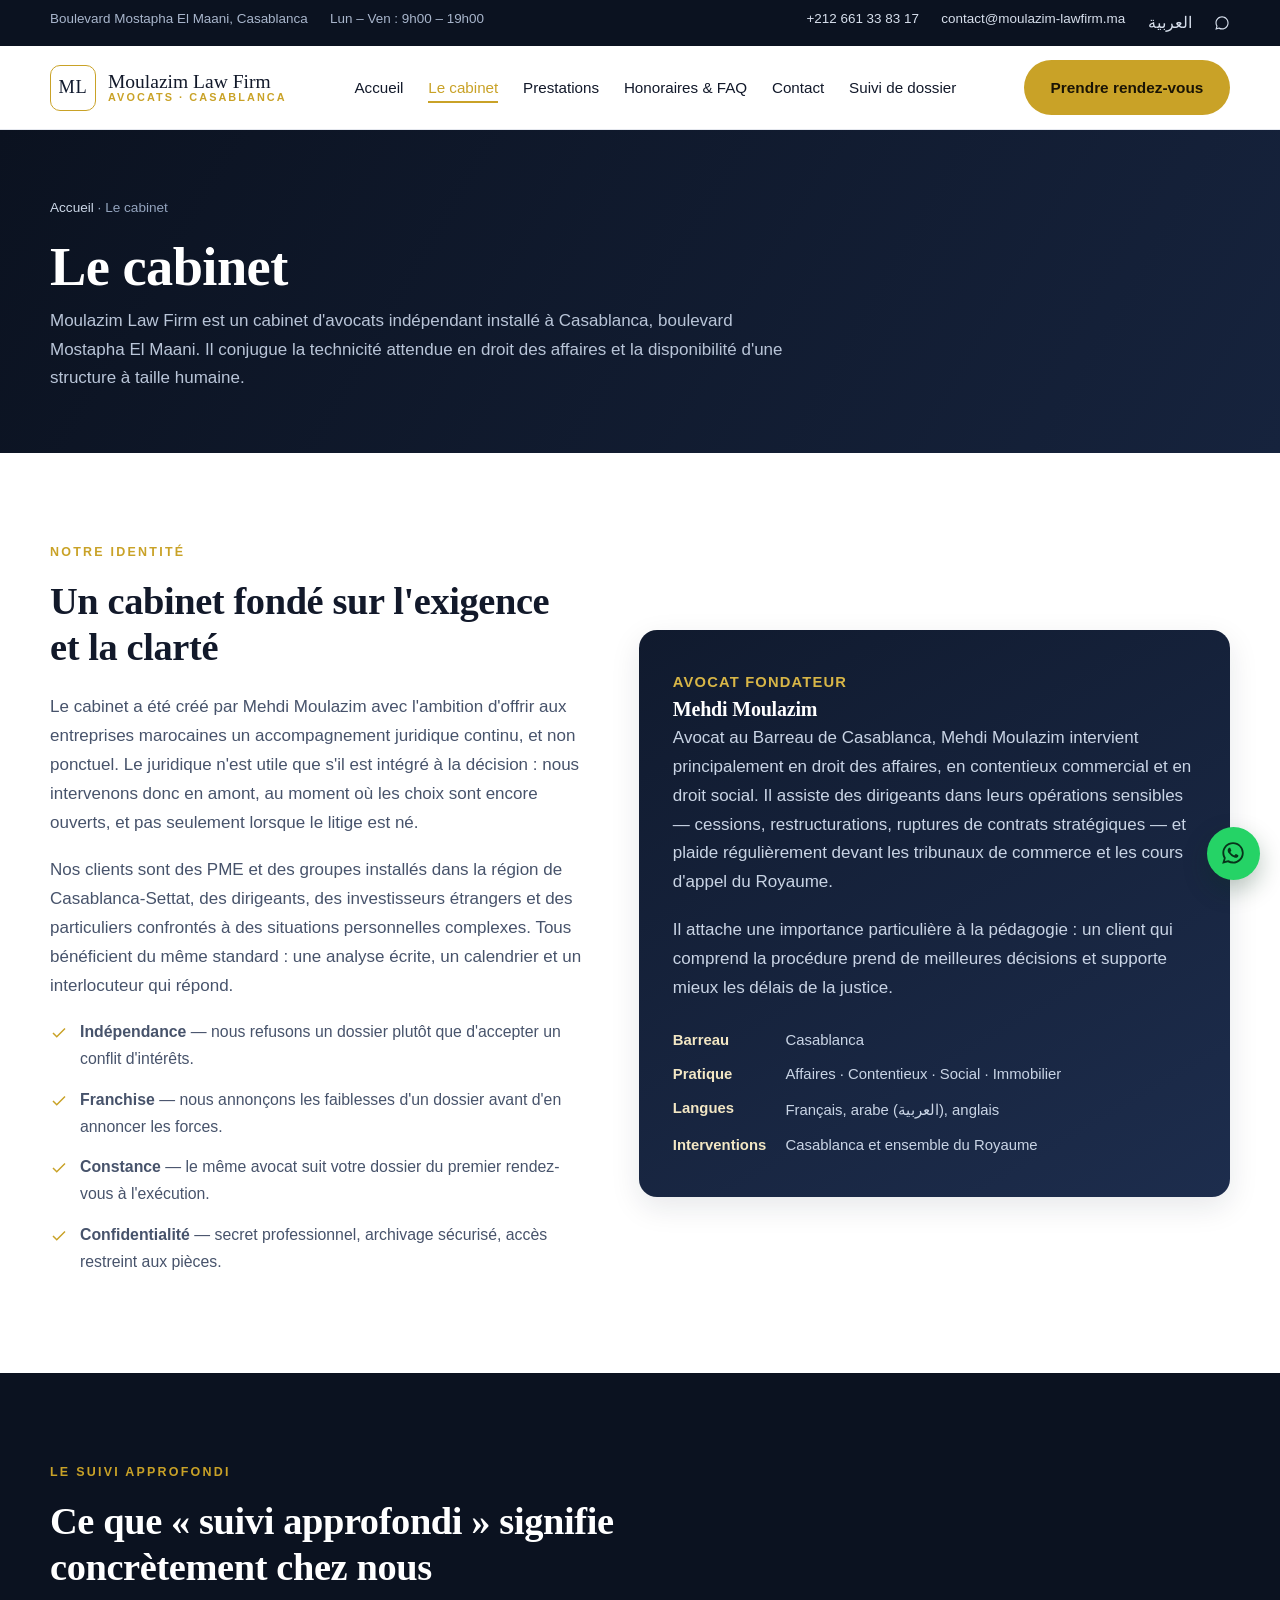
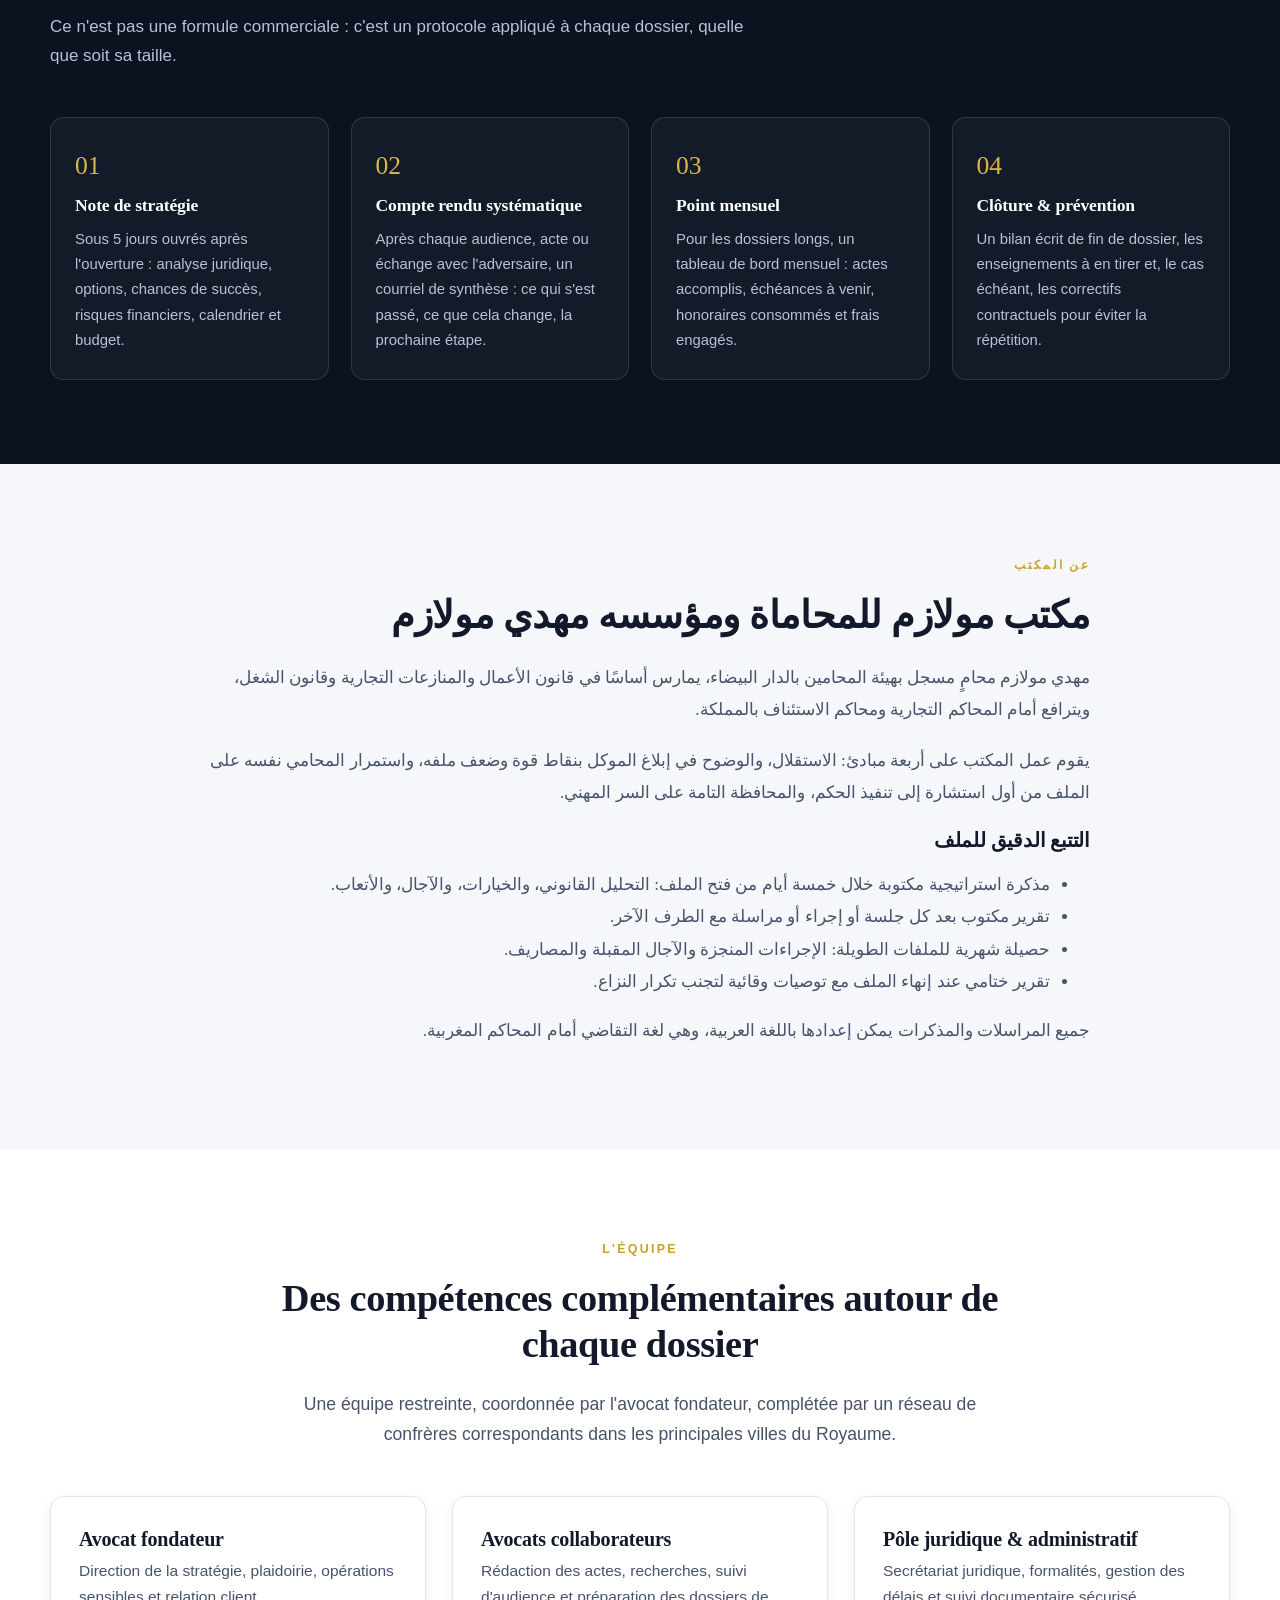
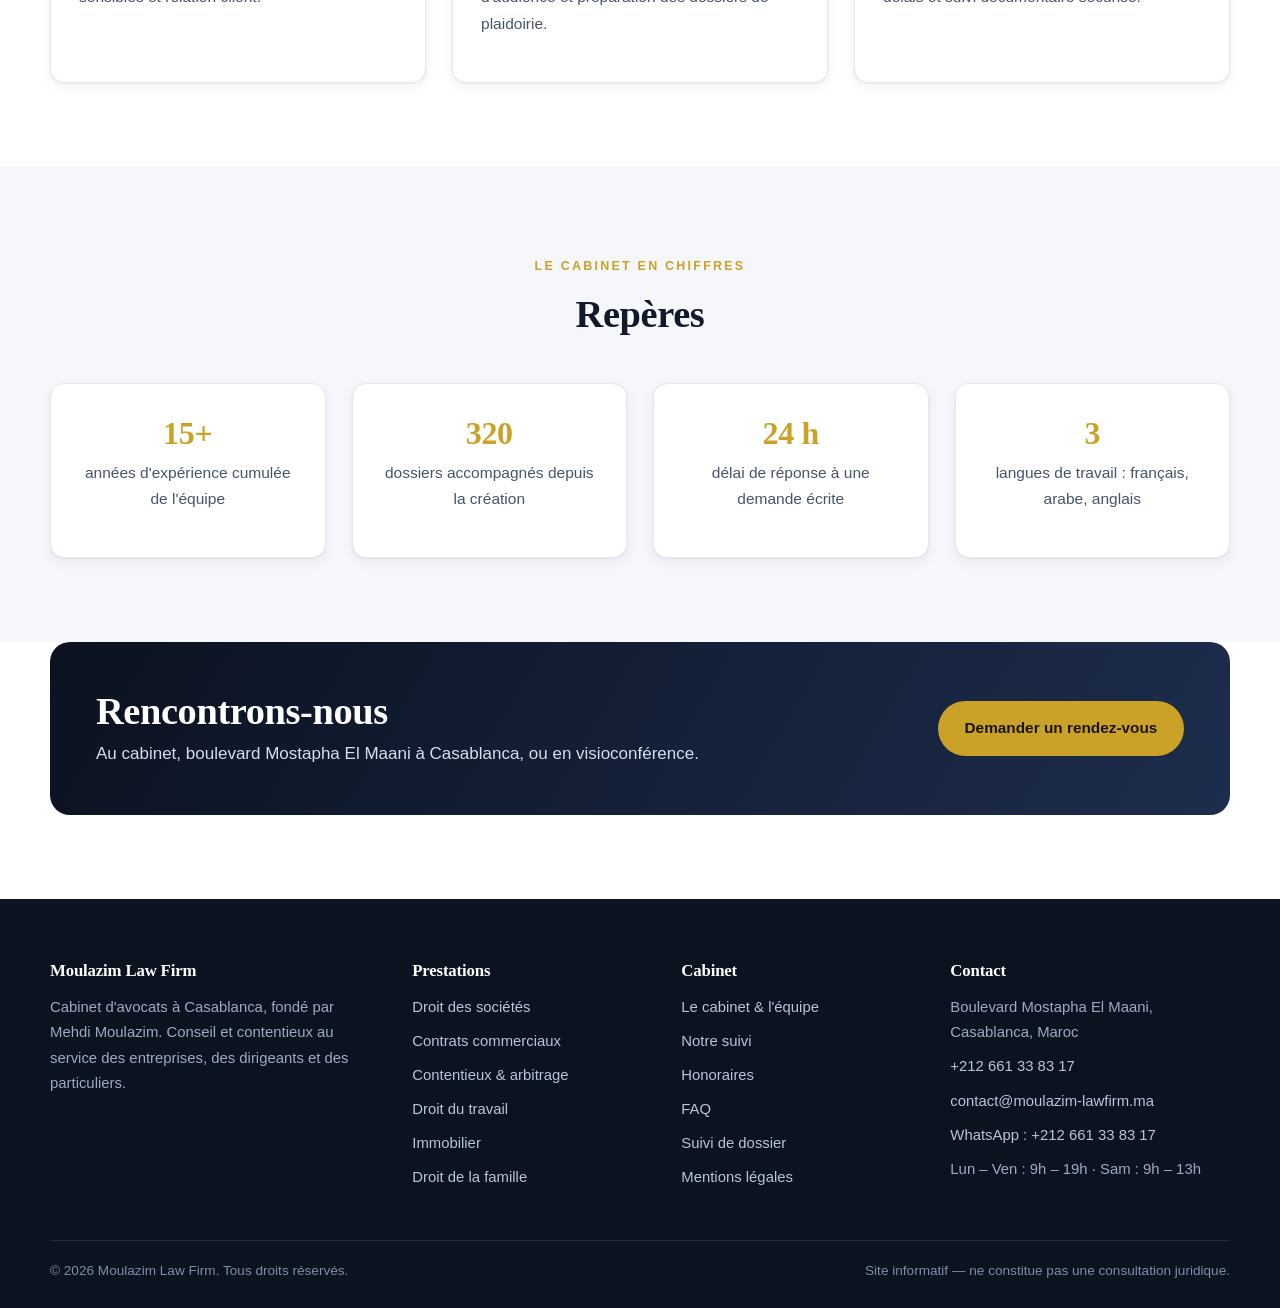
==== commit a3cc9872: "Retirer le lexique, ajouter le numero de dossier et la page de suivi Co-Authored-By: Devin AI <15824" ====
--- a/cabinet.html
+++ b/cabinet.html
@@ -7,7 +7,7 @@
 <meta name="description" content="Découvrez Moulazim Law Firm : le parcours de Mehdi Moulazim, les valeurs du cabinet, l'équipe et la méthode de suivi approfondi des dossiers, à Casablanca.">
 <meta name="theme-color" content="#0b1220">
 <link rel="icon" href="data:image/svg+xml,%3Csvg xmlns='http://www.w3.org/2000/svg' viewBox='0 0 64 64'%3E%3Crect width='64' height='64' rx='12' fill='%230b1220'/%3E%3Ctext x='32' y='43' font-family='Georgia,serif' font-size='30' fill='%23c9a227' text-anchor='middle'%3EM%3C/text%3E%3C/svg%3E">
-<link rel="stylesheet" href="assets/css/style.css">
+<link rel="stylesheet" href="assets/css/style.css?v=3">
 </head>
 <body>
 
@@ -41,6 +41,7 @@
         <li><a href="prestations.html">Prestations</a></li>
         <li><a href="honoraires.html">Honoraires &amp; FAQ</a></li>
         <li><a href="contact.html">Contact</a></li>
+        <li><a href="suivi.html">Suivi de dossier</a></li>
       </ul>
       <div class="nav-cta">
         <a class="btn btn--gold" href="contact.html">Prendre rendez-vous</a>
@@ -212,6 +213,7 @@
           <li><a href="cabinet.html#suivi">Notre suivi</a></li>
           <li><a href="honoraires.html">Honoraires</a></li>
           <li><a href="honoraires.html#faq">FAQ</a></li>
+          <li><a href="suivi.html">Suivi de dossier</a></li>
           <li><a href="mentions-legales.html">Mentions légales</a></li>
         </ul>
       </div>
@@ -237,6 +239,6 @@
   <svg width="20" height="20" viewBox="0 0 24 24" fill="currentColor" aria-hidden="true"><path d="M12.04 2C6.6 2 2.2 6.4 2.2 11.84c0 1.86.5 3.6 1.36 5.1L2 22l5.2-1.52a9.8 9.8 0 0 0 4.84 1.26h.01c5.43 0 9.83-4.4 9.83-9.84C21.88 6.4 17.48 2 12.04 2Zm0 17.9h-.01a8.1 8.1 0 0 1-4.13-1.13l-.3-.18-3.08.9.82-3-.2-.31a8.06 8.06 0 0 1-1.24-4.34c0-4.5 3.66-8.16 8.16-8.16 2.18 0 4.23.85 5.77 2.4a8.1 8.1 0 0 1 2.39 5.77c0 4.5-3.67 8.16-8.18 8.16Zm4.48-6.1c-.24-.13-1.45-.72-1.68-.8-.22-.08-.39-.12-.55.12-.16.25-.63.8-.77.97-.14.16-.28.18-.52.06-.25-.12-1.04-.38-1.97-1.22-.73-.65-1.22-1.45-1.36-1.7-.14-.24-.02-.37.1-.5.11-.1.25-.28.37-.42.12-.14.16-.24.24-.4.08-.17.04-.31-.02-.43-.06-.12-.55-1.33-.76-1.82-.2-.48-.4-.41-.55-.42h-.47c-.16 0-.43.06-.65.3-.22.25-.85.84-.85 2.04s.87 2.37 1 2.53c.12.16 1.71 2.6 4.15 3.65.58.25 1.03.4 1.38.51.58.19 1.11.16 1.53.1.47-.07 1.45-.59 1.65-1.17.2-.57.2-1.06.14-1.16-.06-.1-.22-.16-.46-.28Z"/></svg>
 </a>
 
-<script src="assets/js/main.js"></script>
+<script src="assets/js/main.js?v=3"></script>
 </body>
 </html>
--- a/assets/css/style.css
+++ b/assets/css/style.css
@@ -408,6 +408,7 @@
 .form-status { display: none; margin-top: 1rem; padding: .9rem 1.1rem; border-radius: 10px; font-size: .93rem; }
 .form-status.is-visible { display: block; }
 .form-status.ok { background: #ecfdf3; color: #05603a; border: 1px solid #abefc6; }
+.form-status:not(.ok) { background: var(--bg-soft); color: var(--ink); border: 1px solid var(--line); }
 
 .info-list { list-style: none; margin: 0; padding: 0; }
 .info-list li { display: flex; gap: .9rem; align-items: flex-start; padding: 14px 0; border-bottom: 1px solid var(--line); }
@@ -515,10 +516,58 @@
 
 .prose-wide { max-width: 900px; margin: 0 auto; }
 
-.lexique { width: 100%; border-collapse: collapse; margin-top: 1.2rem; }
-.lexique th, .lexique td { padding: .75rem 1rem; border-bottom: 1px solid var(--line); text-align: left; }
-.lexique th { background: var(--bg-soft); font-size: .88rem; text-transform: uppercase; letter-spacing: .08em; color: var(--ink); }
-.lexique td[lang="ar"] { direction: rtl; text-align: right; font-size: 1.05rem; }
+/* ---------- Suivi de dossier ---------- */
+.track-result { margin-top: 28px; padding-top: 24px; border-top: 1px solid var(--line); }
+.track-result h3 { font-size: 1.35rem; }
+
+.track-steps { list-style: none; counter-reset: track; margin: 24px 0 1.4rem; padding: 0; }
+
+.track-steps li {
+  counter-increment: track;
+  position: relative;
+  padding: 0 0 22px 44px;
+  color: var(--body);
+}
+
+.track-steps li::before {
+  content: counter(track);
+  position: absolute;
+  left: 0;
+  top: 0;
+  width: 28px;
+  height: 28px;
+  border-radius: 50%;
+  border: 1px solid var(--line);
+  background: var(--bg-soft);
+  color: var(--body);
+  font-size: .85rem;
+  font-weight: 600;
+  display: grid;
+  place-items: center;
+}
+
+.track-steps li::after {
+  content: "";
+  position: absolute;
+  left: 13px;
+  top: 32px;
+  bottom: 4px;
+  width: 1px;
+  background: var(--line);
+}
+
+.track-steps li:last-child::after { display: none; }
+.track-steps li strong { display: block; color: var(--ink); }
+.track-steps li span { font-size: .95rem; }
+
+.track-steps li.is-done::before,
+.track-steps li.is-current::before {
+  background: var(--navy-900);
+  border-color: var(--navy-900);
+  color: var(--gold-400);
+}
+
+.track-steps li.is-current strong { color: var(--gold-500); }
 
 /* ---------- Utilitaires ---------- */
 .text-center { text-align: center; }
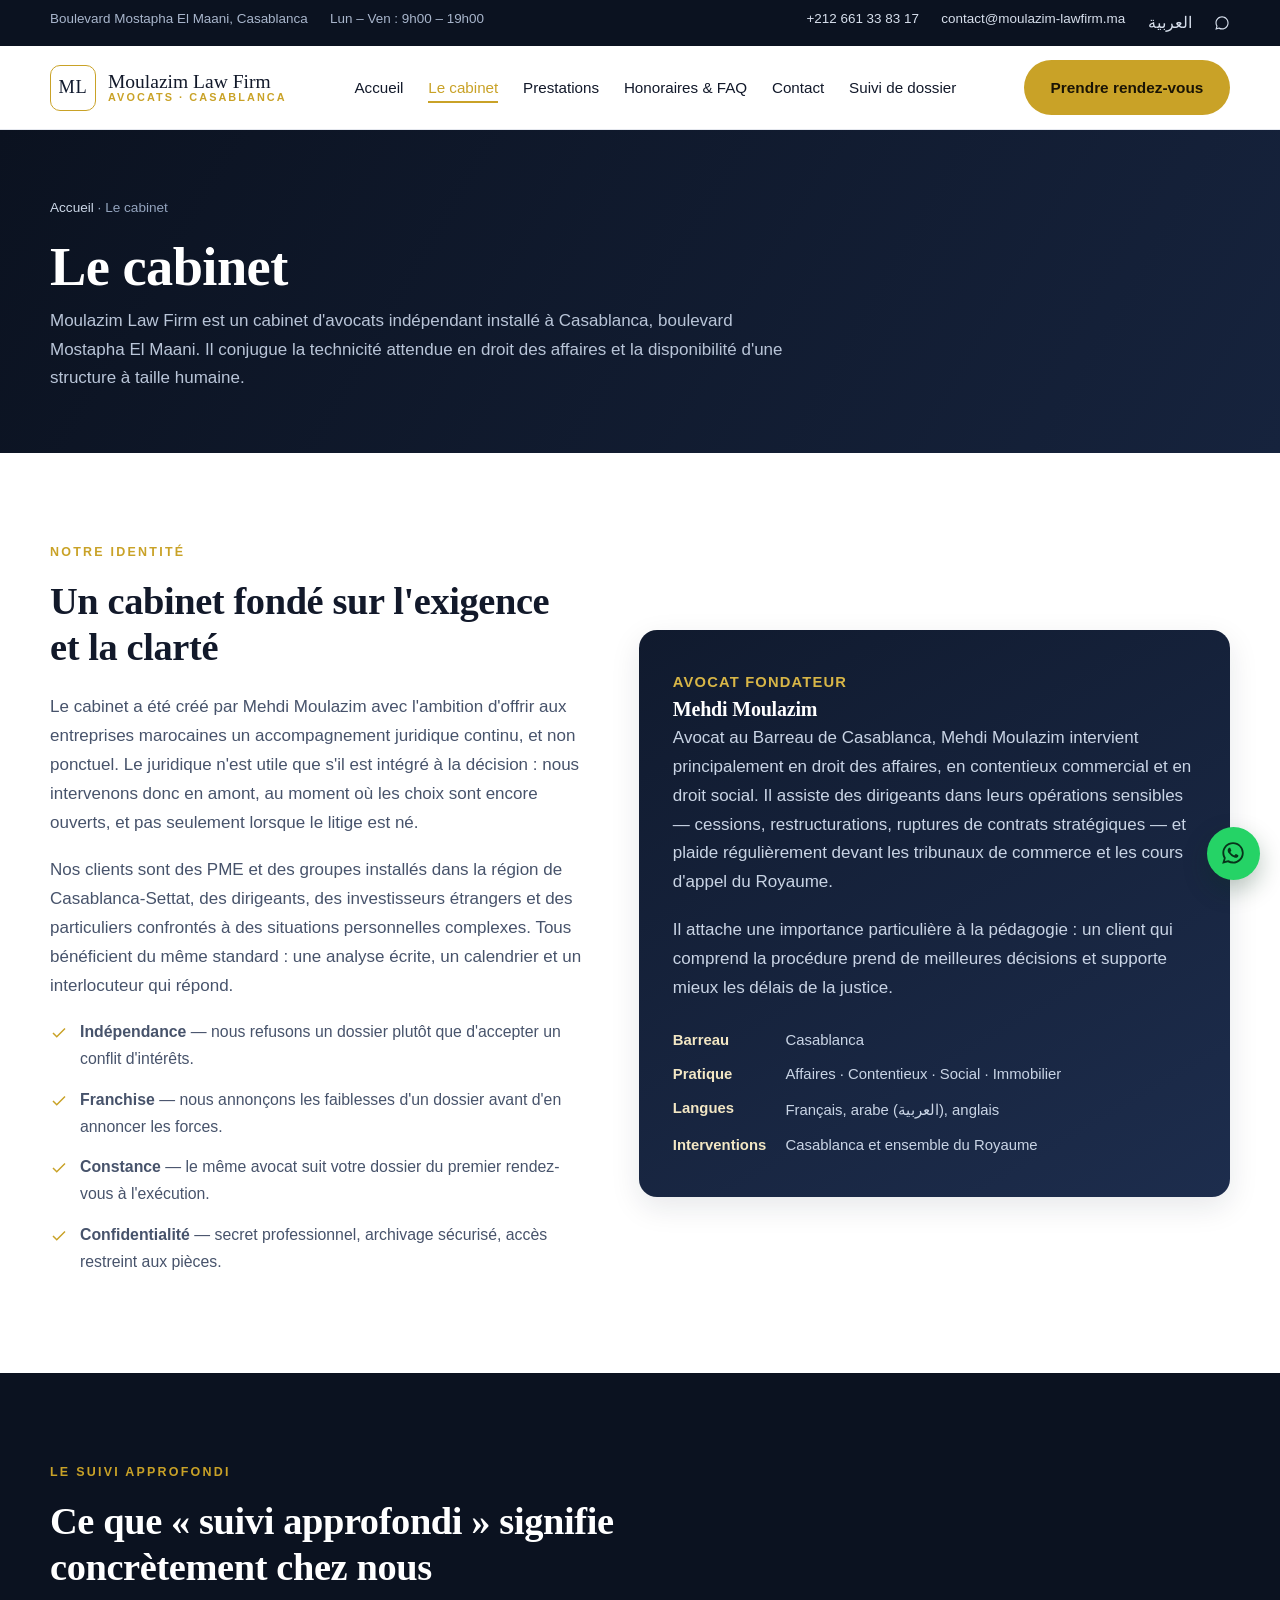
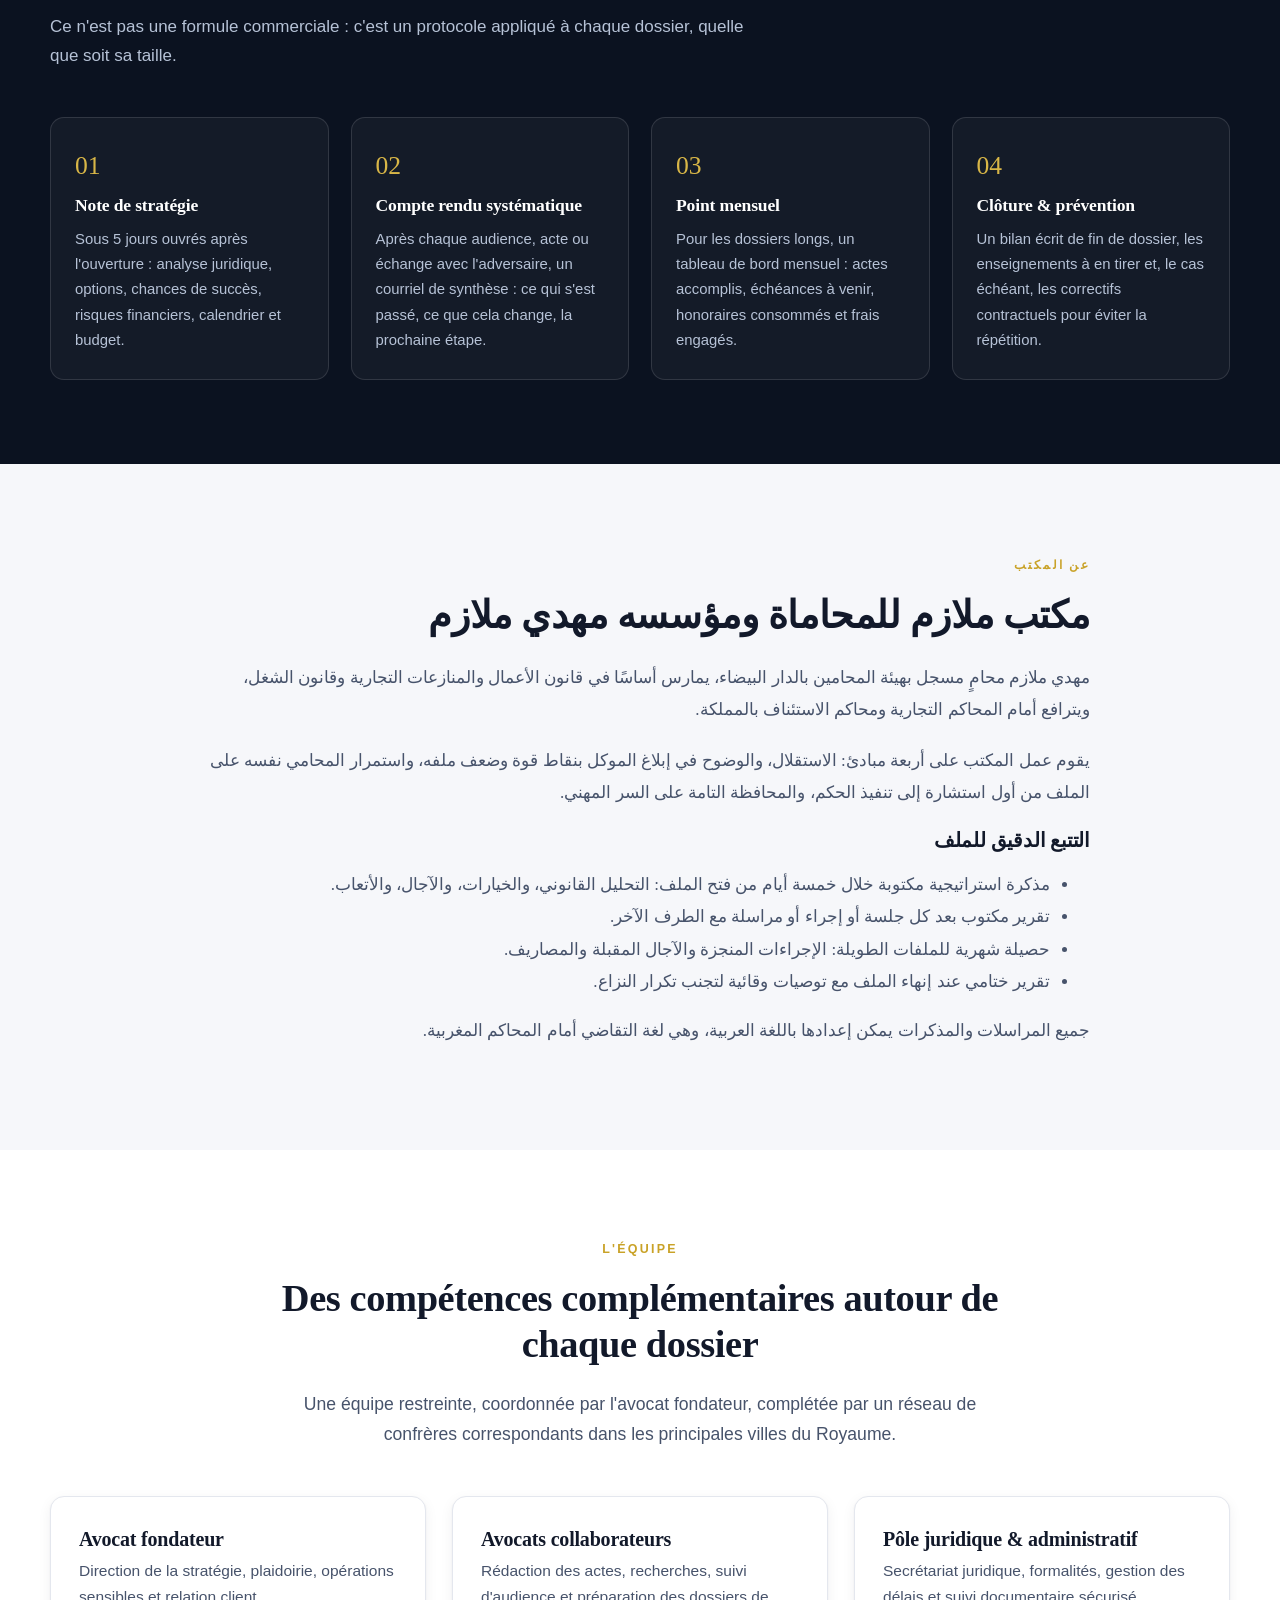
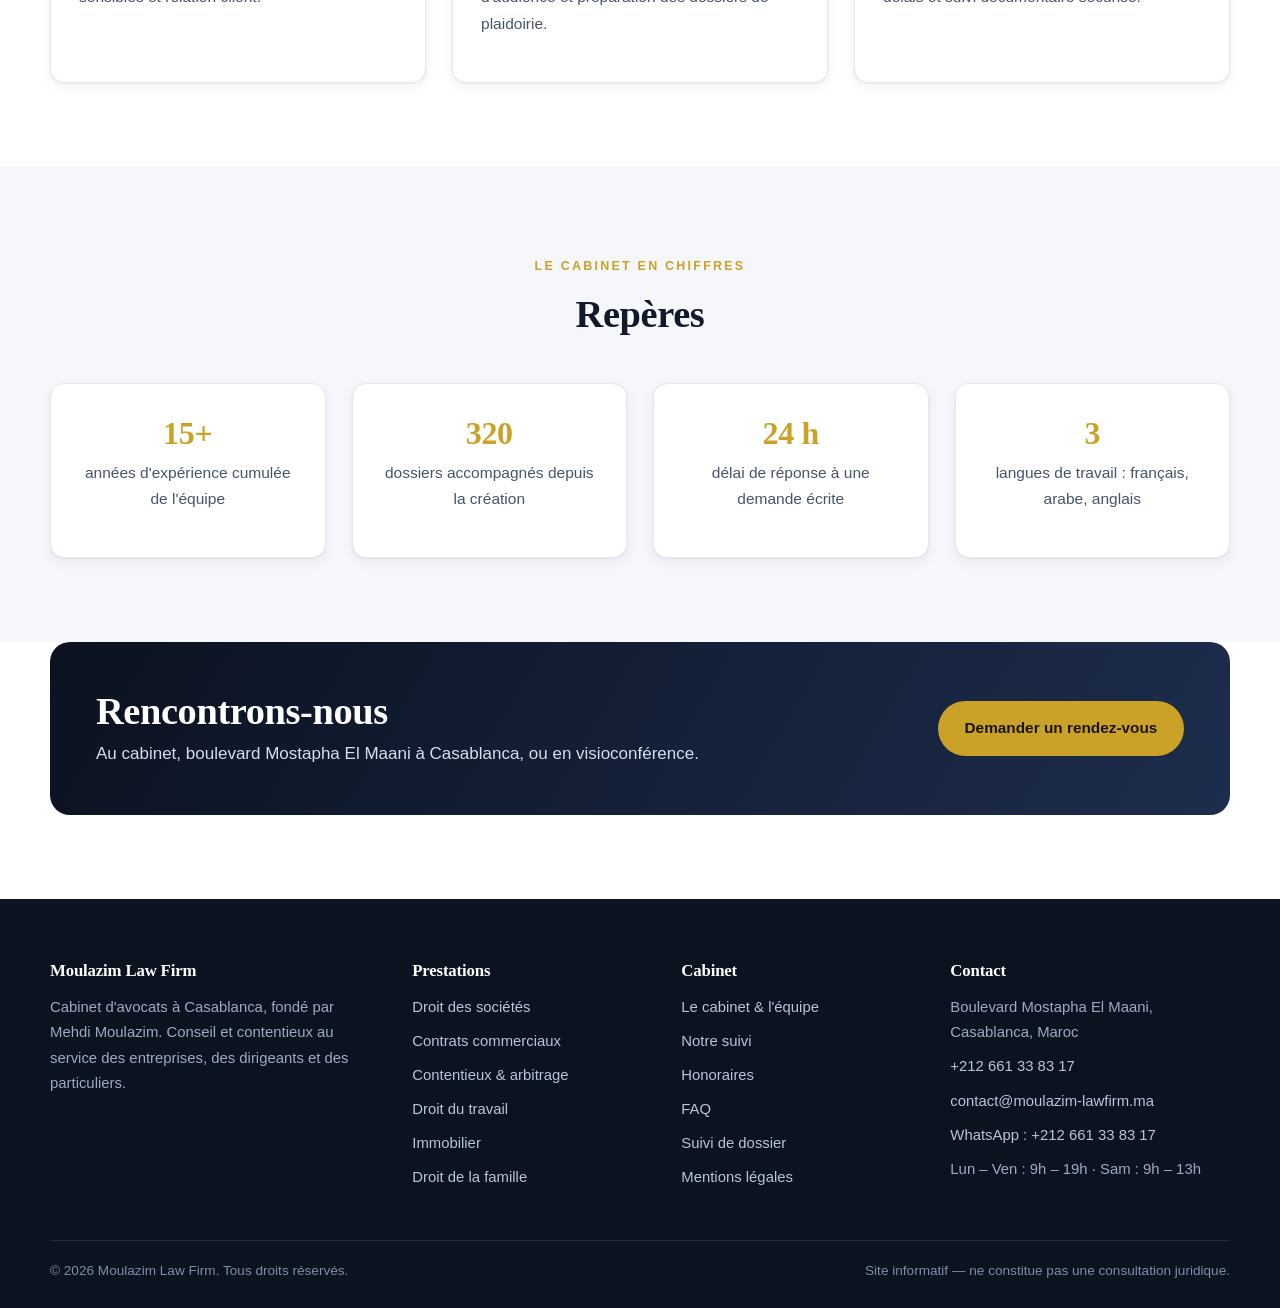
==== commit b00944bb: "Correct office name and lawyer's name in Arabic" ====
--- a/cabinet.html
+++ b/cabinet.html
@@ -7,7 +7,7 @@
 <meta name="description" content="Découvrez Moulazim Law Firm : le parcours de Mehdi Moulazim, les valeurs du cabinet, l'équipe et la méthode de suivi approfondi des dossiers, à Casablanca.">
 <meta name="theme-color" content="#0b1220">
 <link rel="icon" href="data:image/svg+xml,%3Csvg xmlns='http://www.w3.org/2000/svg' viewBox='0 0 64 64'%3E%3Crect width='64' height='64' rx='12' fill='%230b1220'/%3E%3Ctext x='32' y='43' font-family='Georgia,serif' font-size='30' fill='%23c9a227' text-anchor='middle'%3EM%3C/text%3E%3C/svg%3E">
-<link rel="stylesheet" href="assets/css/style.css?v=3">
+<link rel="stylesheet" href="assets/css/style.css?v=4">
 </head>
 <body>
 
@@ -121,8 +121,8 @@
     <div class="container">
       <div class="ar-block prose-wide reveal" lang="ar" dir="rtl">
         <span class="eyebrow">عن المكتب</span>
-        <h2>مكتب مولازم للمحاماة ومؤسسه مهدي مولازم</h2>
-        <p>مهدي مولازم محامٍ مسجل بهيئة المحامين بالدار البيضاء، يمارس أساسًا في قانون الأعمال والمنازعات التجارية وقانون الشغل، ويترافع أمام المحاكم التجارية ومحاكم الاستئناف بالمملكة.</p>
+        <h2>مكتب ملازم للمحاماة ومؤسسه مهدي ملازم</h2>
+        <p>مهدي ملازم محامٍ مسجل بهيئة المحامين بالدار البيضاء، يمارس أساسًا في قانون الأعمال والمنازعات التجارية وقانون الشغل، ويترافع أمام المحاكم التجارية ومحاكم الاستئناف بالمملكة.</p>
         <p>يقوم عمل المكتب على أربعة مبادئ: الاستقلال، والوضوح في إبلاغ الموكل بنقاط قوة وضعف ملفه، واستمرار المحامي نفسه على الملف من أول استشارة إلى تنفيذ الحكم، والمحافظة التامة على السر المهني.</p>
         <h3>التتبع الدقيق للملف</h3>
         <ul>
@@ -239,6 +239,6 @@
   <svg width="20" height="20" viewBox="0 0 24 24" fill="currentColor" aria-hidden="true"><path d="M12.04 2C6.6 2 2.2 6.4 2.2 11.84c0 1.86.5 3.6 1.36 5.1L2 22l5.2-1.52a9.8 9.8 0 0 0 4.84 1.26h.01c5.43 0 9.83-4.4 9.83-9.84C21.88 6.4 17.48 2 12.04 2Zm0 17.9h-.01a8.1 8.1 0 0 1-4.13-1.13l-.3-.18-3.08.9.82-3-.2-.31a8.06 8.06 0 0 1-1.24-4.34c0-4.5 3.66-8.16 8.16-8.16 2.18 0 4.23.85 5.77 2.4a8.1 8.1 0 0 1 2.39 5.77c0 4.5-3.67 8.16-8.18 8.16Zm4.48-6.1c-.24-.13-1.45-.72-1.68-.8-.22-.08-.39-.12-.55.12-.16.25-.63.8-.77.97-.14.16-.28.18-.52.06-.25-.12-1.04-.38-1.97-1.22-.73-.65-1.22-1.45-1.36-1.7-.14-.24-.02-.37.1-.5.11-.1.25-.28.37-.42.12-.14.16-.24.24-.4.08-.17.04-.31-.02-.43-.06-.12-.55-1.33-.76-1.82-.2-.48-.4-.41-.55-.42h-.47c-.16 0-.43.06-.65.3-.22.25-.85.84-.85 2.04s.87 2.37 1 2.53c.12.16 1.71 2.6 4.15 3.65.58.25 1.03.4 1.38.51.58.19 1.11.16 1.53.1.47-.07 1.45-.59 1.65-1.17.2-.57.2-1.06.14-1.16-.06-.1-.22-.16-.46-.28Z"/></svg>
 </a>
 
-<script src="assets/js/main.js?v=3"></script>
+<script src="assets/js/main.js?v=4"></script>
 </body>
 </html>
--- a/assets/css/style.css
+++ b/assets/css/style.css
@@ -515,6 +515,8 @@
 .ar-block .lead { max-width: 900px; margin-left: auto; }
 
 .prose-wide { max-width: 900px; margin: 0 auto; }
+
+.num-ltr { direction: ltr; unicode-bidi: isolate; white-space: nowrap; }
 
 /* ---------- Suivi de dossier ---------- */
 .track-result { margin-top: 28px; padding-top: 24px; border-top: 1px solid var(--line); }
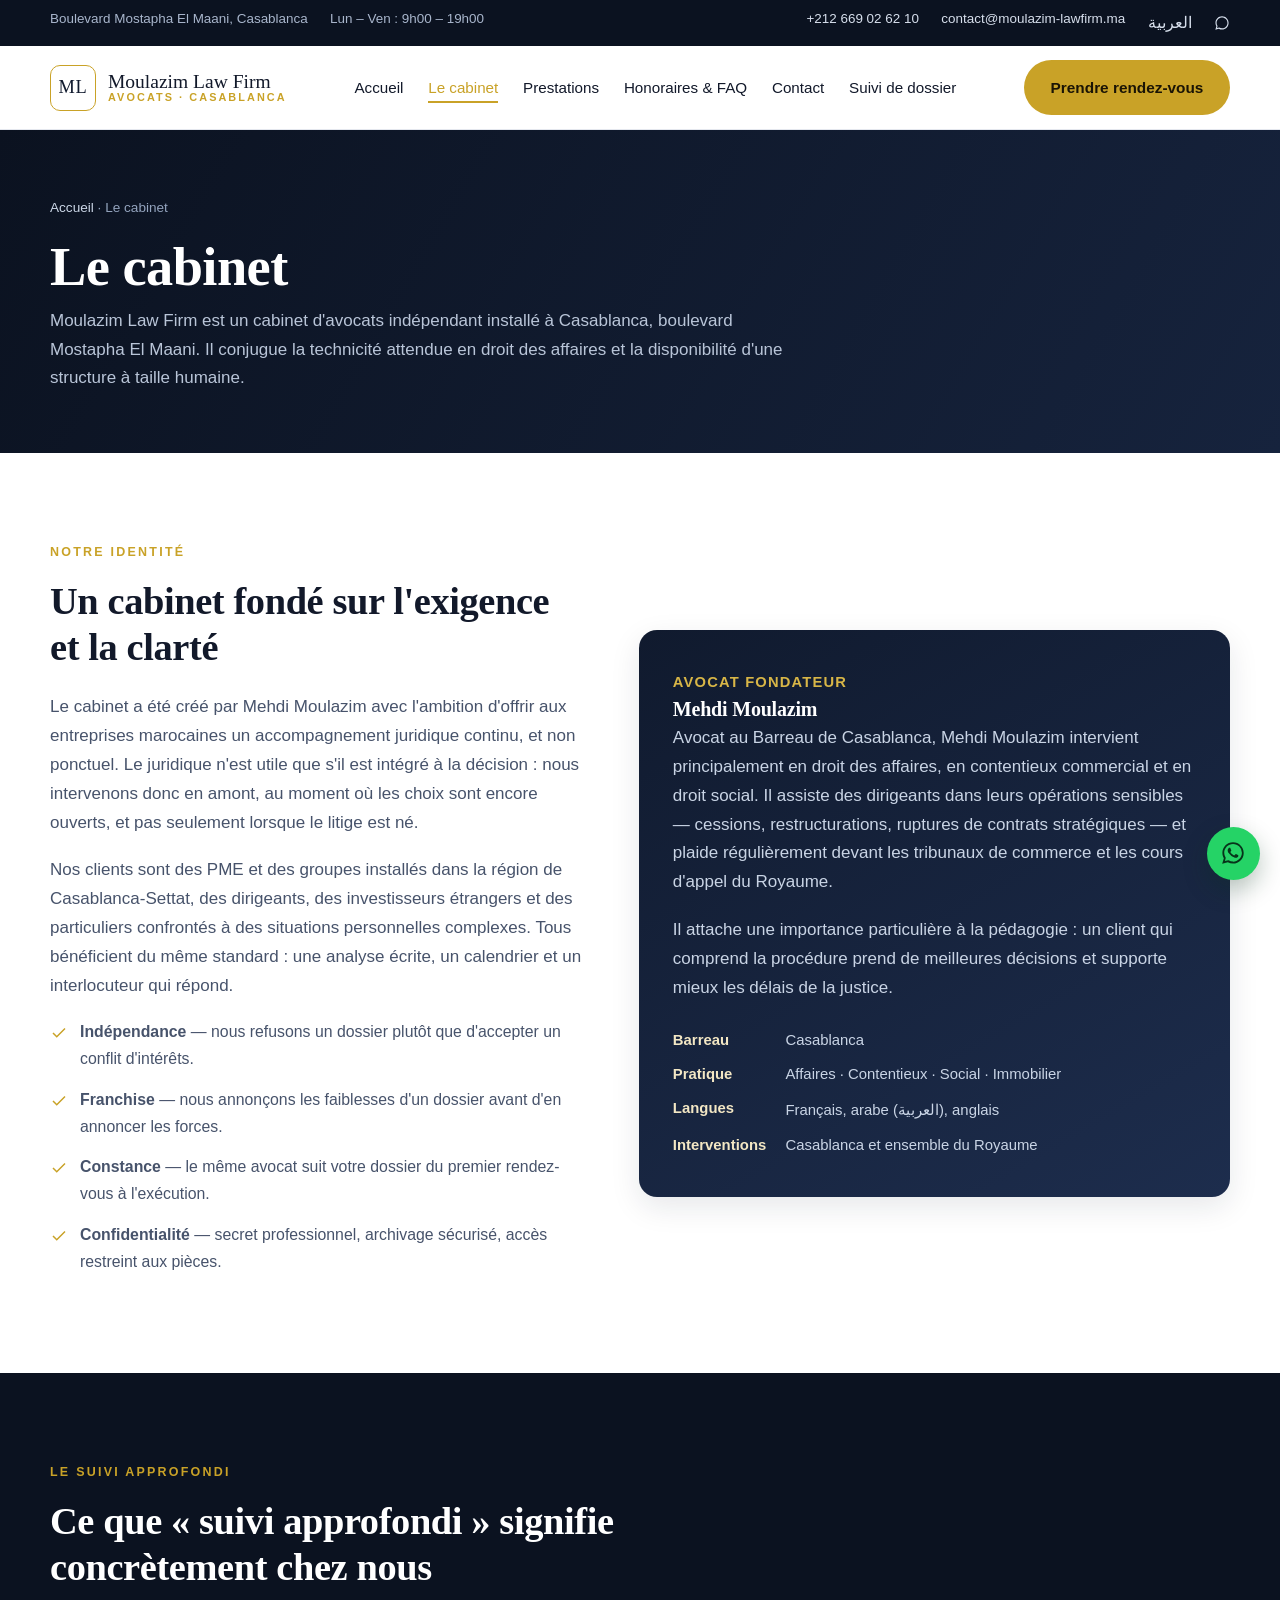
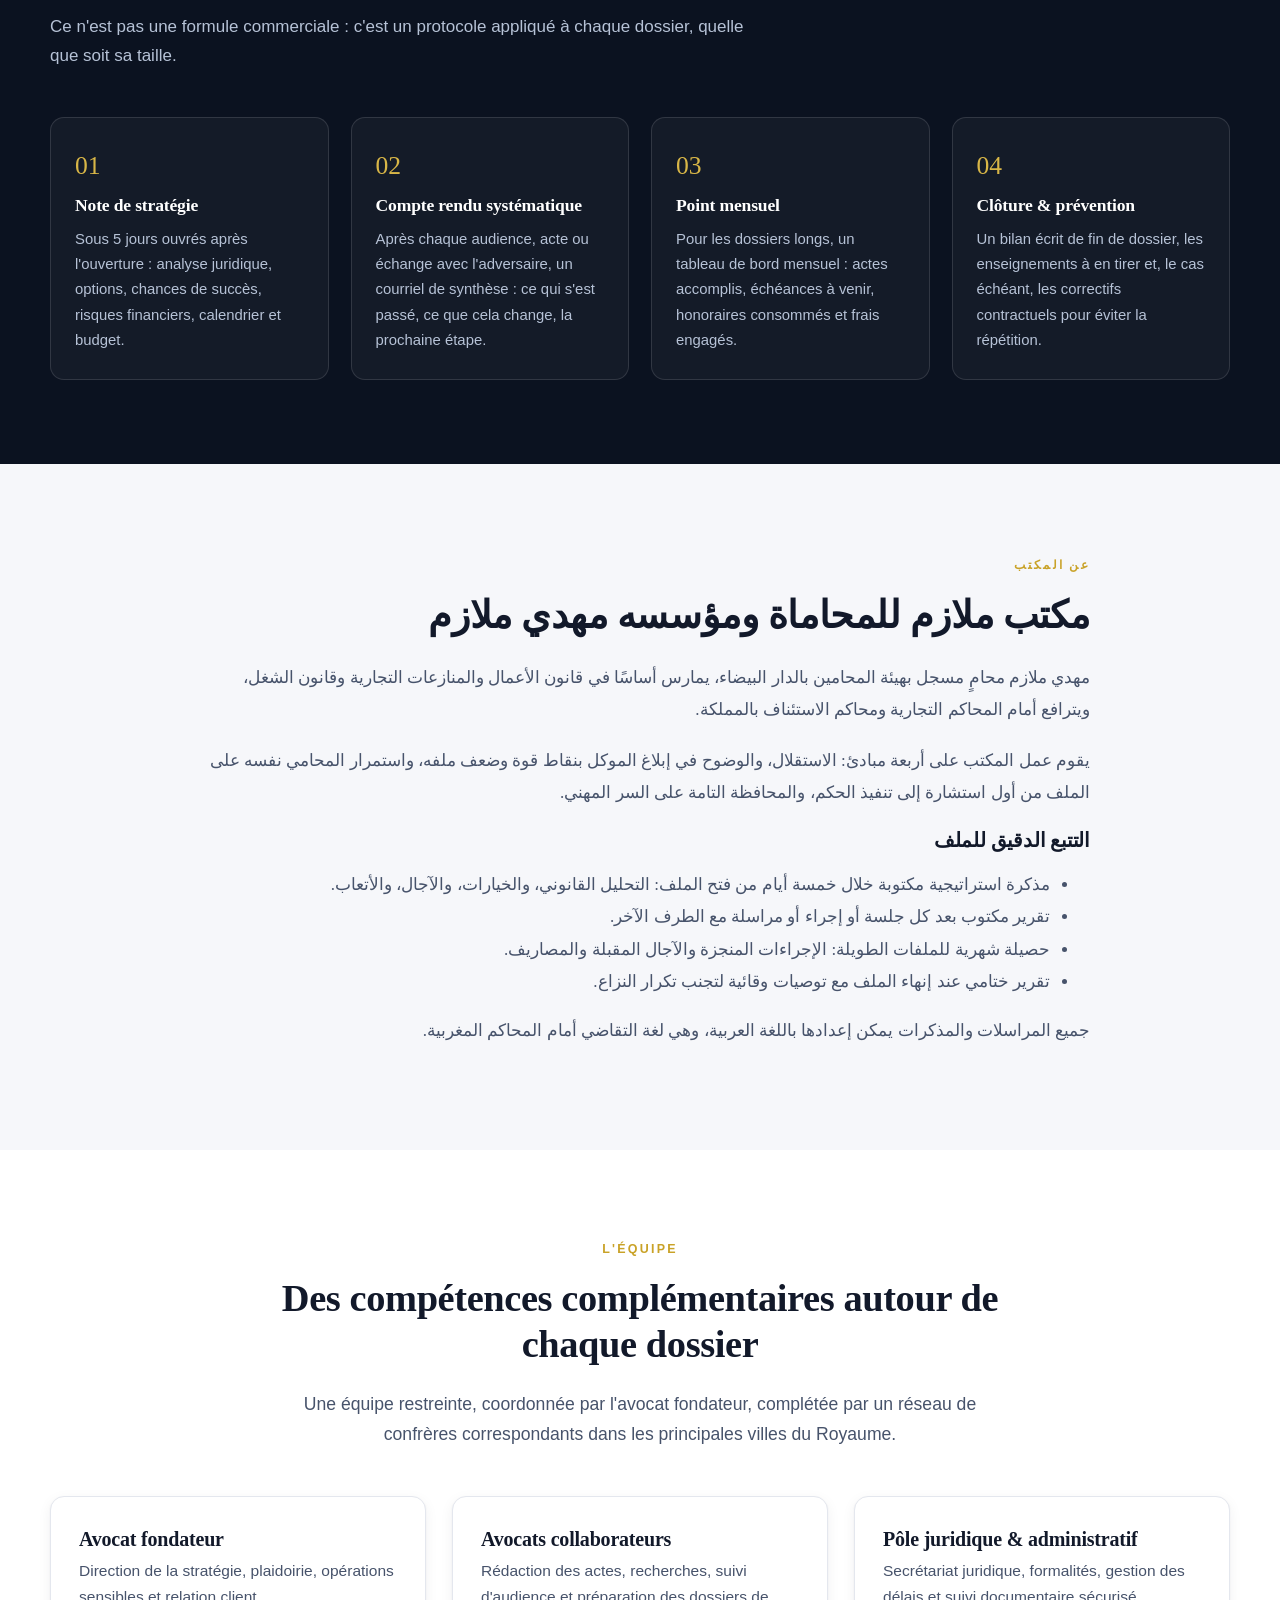
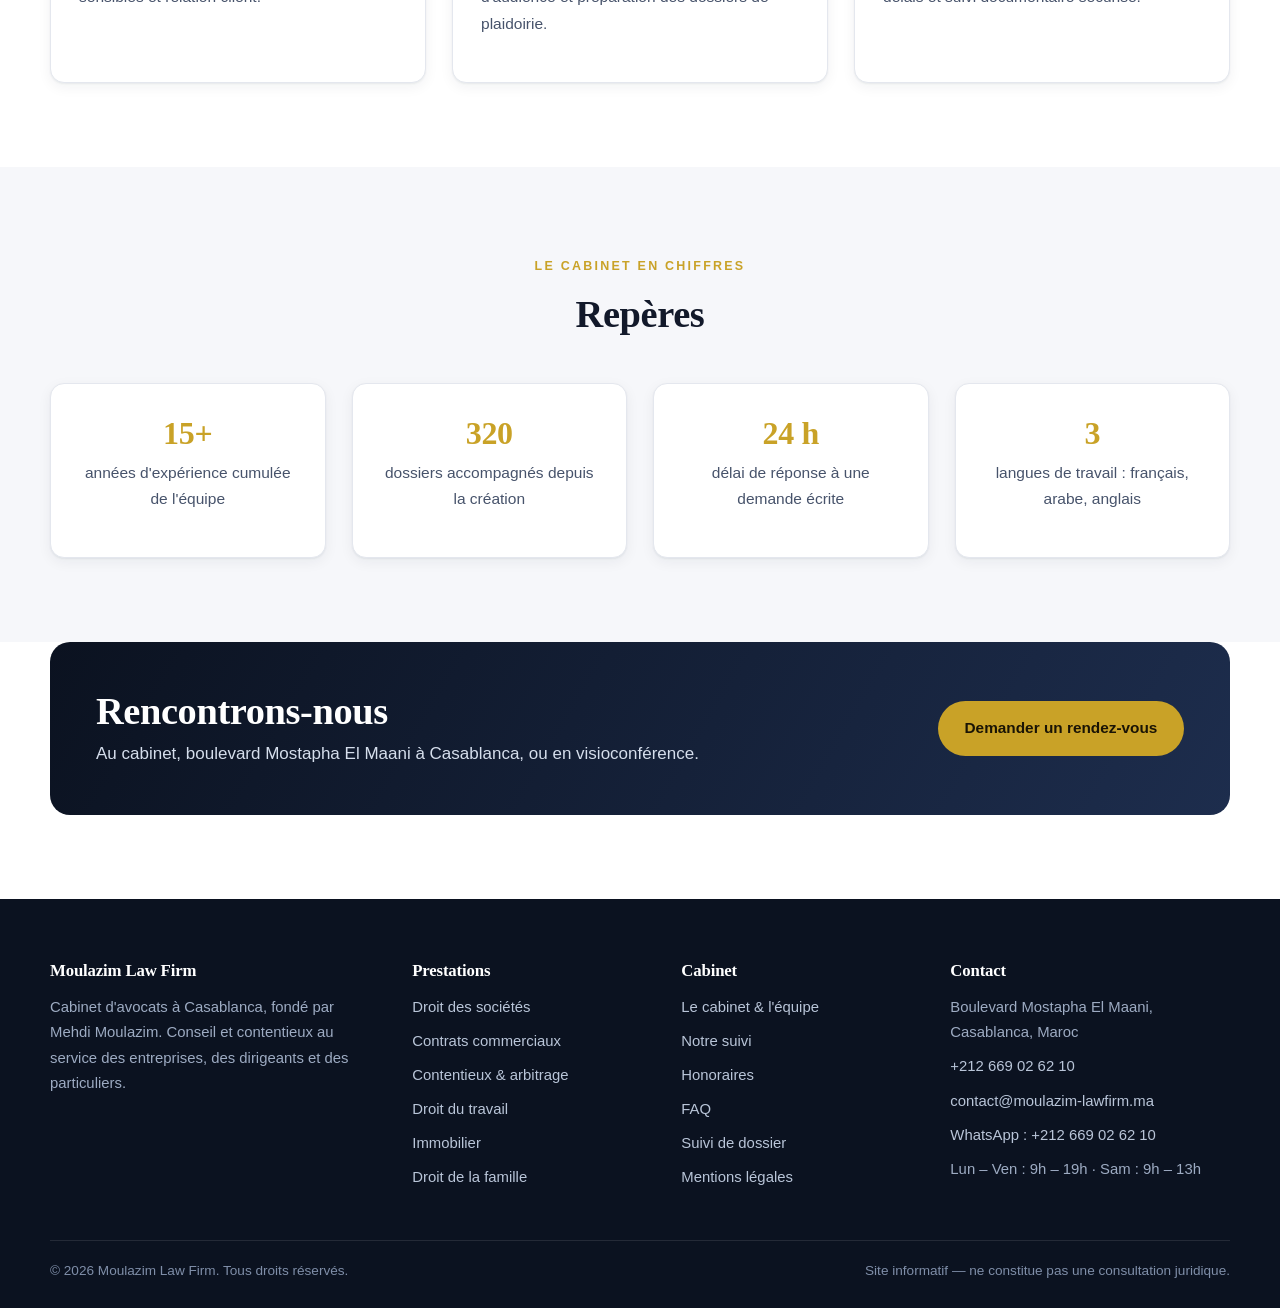
==== commit 48f2e421: "Mettre a jour le numero de telephone et l'orthographe arabe du cabinet Co-Authored-By: Devin AI <158" ====
--- a/cabinet.html
+++ b/cabinet.html
@@ -7,7 +7,7 @@
 <meta name="description" content="Découvrez Moulazim Law Firm : le parcours de Mehdi Moulazim, les valeurs du cabinet, l'équipe et la méthode de suivi approfondi des dossiers, à Casablanca.">
 <meta name="theme-color" content="#0b1220">
 <link rel="icon" href="data:image/svg+xml,%3Csvg xmlns='http://www.w3.org/2000/svg' viewBox='0 0 64 64'%3E%3Crect width='64' height='64' rx='12' fill='%230b1220'/%3E%3Ctext x='32' y='43' font-family='Georgia,serif' font-size='30' fill='%23c9a227' text-anchor='middle'%3EM%3C/text%3E%3C/svg%3E">
-<link rel="stylesheet" href="assets/css/style.css?v=4">
+<link rel="stylesheet" href="assets/css/style.css?v=5">
 </head>
 <body>
 
@@ -18,10 +18,10 @@
       <span>Lun – Ven : 9h00 – 19h00</span>
     </div>
     <div class="topbar-list">
-      <a href="tel:+212661338317">+212&nbsp;661&nbsp;33&nbsp;83&nbsp;17</a>
+      <a href="tel:+212669026210">+212&nbsp;669&nbsp;02&nbsp;62&nbsp;10</a>
       <a href="mailto:contact@moulazim-lawfirm.ma">contact@moulazim-lawfirm.ma</a>
       <a class="lang-ar" lang="ar" dir="rtl" href="index.html#arabe">العربية</a>
-      <a class="topbar-wa" href="https://wa.me/212661338317" target="_blank" rel="noopener" aria-label="WhatsApp du cabinet"><svg width="16" height="16" viewBox="0 0 24 24" fill="currentColor" aria-hidden="true"><path d="M12.04 2C6.6 2 2.2 6.4 2.2 11.84c0 1.86.5 3.6 1.36 5.1L2 22l5.2-1.52a9.8 9.8 0 0 0 4.84 1.26h.01c5.43 0 9.83-4.4 9.83-9.84C21.88 6.4 17.48 2 12.04 2Zm0 17.9h-.01a8.1 8.1 0 0 1-4.13-1.13l-.3-.18-3.08.9.82-3-.2-.31a8.06 8.06 0 0 1-1.24-4.34c0-4.5 3.66-8.16 8.16-8.16 2.18 0 4.23.85 5.77 2.4a8.1 8.1 0 0 1 2.39 5.77c0 4.5-3.67 8.16-8.18 8.16Z"/></svg></a>
+      <a class="topbar-wa" href="https://wa.me/212669026210" target="_blank" rel="noopener" aria-label="WhatsApp du cabinet"><svg width="16" height="16" viewBox="0 0 24 24" fill="currentColor" aria-hidden="true"><path d="M12.04 2C6.6 2 2.2 6.4 2.2 11.84c0 1.86.5 3.6 1.36 5.1L2 22l5.2-1.52a9.8 9.8 0 0 0 4.84 1.26h.01c5.43 0 9.83-4.4 9.83-9.84C21.88 6.4 17.48 2 12.04 2Zm0 17.9h-.01a8.1 8.1 0 0 1-4.13-1.13l-.3-.18-3.08.9.82-3-.2-.31a8.06 8.06 0 0 1-1.24-4.34c0-4.5 3.66-8.16 8.16-8.16 2.18 0 4.23.85 5.77 2.4a8.1 8.1 0 0 1 2.39 5.77c0 4.5-3.67 8.16-8.18 8.16Z"/></svg></a>
     </div>
   </div>
 </div>
@@ -221,9 +221,9 @@
         <h4>Contact</h4>
         <ul>
           <li>Boulevard Mostapha El Maani, Casablanca, Maroc</li>
-          <li><a href="tel:+212661338317">+212&nbsp;661&nbsp;33&nbsp;83&nbsp;17</a></li>
+          <li><a href="tel:+212669026210">+212&nbsp;669&nbsp;02&nbsp;62&nbsp;10</a></li>
           <li><a href="mailto:contact@moulazim-lawfirm.ma">contact@moulazim-lawfirm.ma</a></li>
-          <li><a href="https://wa.me/212661338317" target="_blank" rel="noopener">WhatsApp : +212&nbsp;661&nbsp;33&nbsp;83&nbsp;17</a></li>
+          <li><a href="https://wa.me/212669026210" target="_blank" rel="noopener">WhatsApp : +212&nbsp;669&nbsp;02&nbsp;62&nbsp;10</a></li>
           <li>Lun – Ven : 9h – 19h · Sam : 9h – 13h</li>
         </ul>
       </div>
@@ -235,10 +235,10 @@
   </div>
 </footer>
 
-<a class="wa-float" href="https://wa.me/212661338317" target="_blank" rel="noopener" aria-label="Contacter le cabinet sur WhatsApp">
+<a class="wa-float" href="https://wa.me/212669026210" target="_blank" rel="noopener" aria-label="Contacter le cabinet sur WhatsApp">
   <svg width="20" height="20" viewBox="0 0 24 24" fill="currentColor" aria-hidden="true"><path d="M12.04 2C6.6 2 2.2 6.4 2.2 11.84c0 1.86.5 3.6 1.36 5.1L2 22l5.2-1.52a9.8 9.8 0 0 0 4.84 1.26h.01c5.43 0 9.83-4.4 9.83-9.84C21.88 6.4 17.48 2 12.04 2Zm0 17.9h-.01a8.1 8.1 0 0 1-4.13-1.13l-.3-.18-3.08.9.82-3-.2-.31a8.06 8.06 0 0 1-1.24-4.34c0-4.5 3.66-8.16 8.16-8.16 2.18 0 4.23.85 5.77 2.4a8.1 8.1 0 0 1 2.39 5.77c0 4.5-3.67 8.16-8.18 8.16Zm4.48-6.1c-.24-.13-1.45-.72-1.68-.8-.22-.08-.39-.12-.55.12-.16.25-.63.8-.77.97-.14.16-.28.18-.52.06-.25-.12-1.04-.38-1.97-1.22-.73-.65-1.22-1.45-1.36-1.7-.14-.24-.02-.37.1-.5.11-.1.25-.28.37-.42.12-.14.16-.24.24-.4.08-.17.04-.31-.02-.43-.06-.12-.55-1.33-.76-1.82-.2-.48-.4-.41-.55-.42h-.47c-.16 0-.43.06-.65.3-.22.25-.85.84-.85 2.04s.87 2.37 1 2.53c.12.16 1.71 2.6 4.15 3.65.58.25 1.03.4 1.38.51.58.19 1.11.16 1.53.1.47-.07 1.45-.59 1.65-1.17.2-.57.2-1.06.14-1.16-.06-.1-.22-.16-.46-.28Z"/></svg>
 </a>
 
-<script src="assets/js/main.js?v=4"></script>
+<script src="assets/js/main.js?v=5"></script>
 </body>
 </html>
